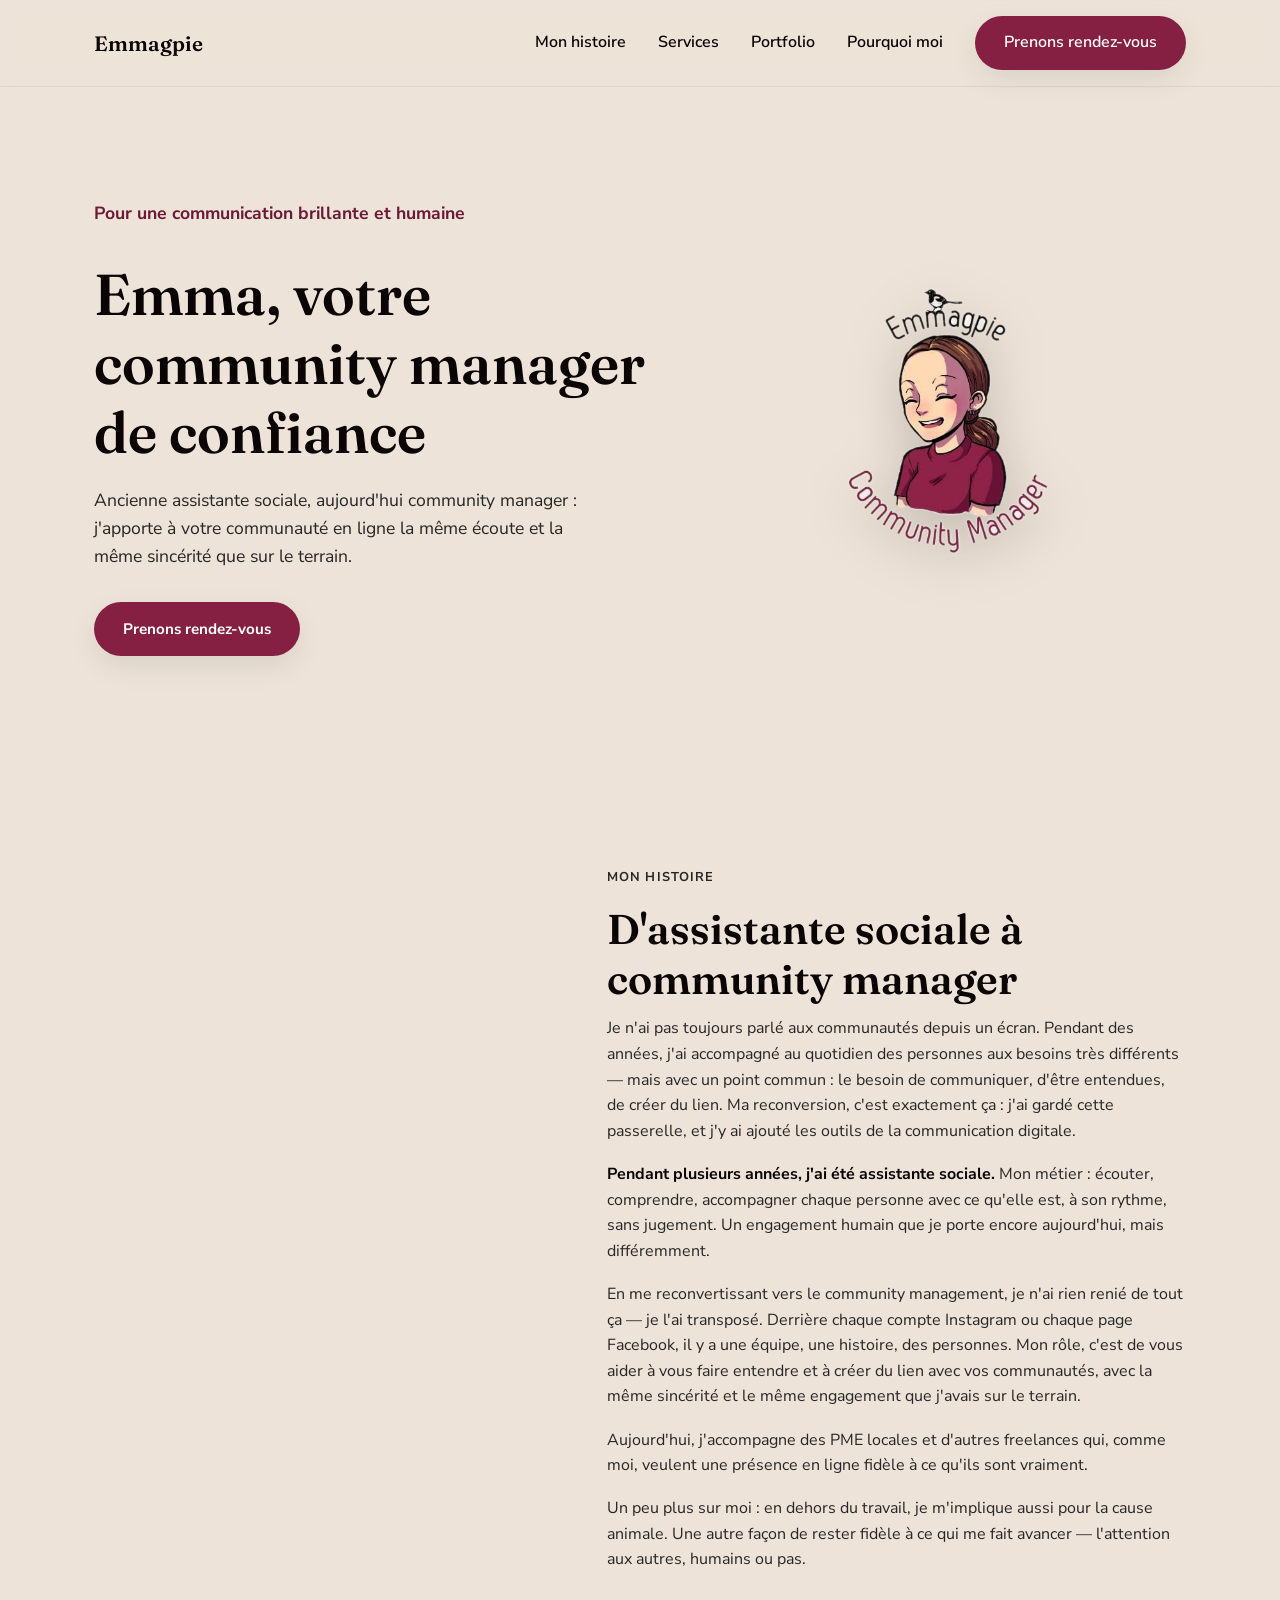
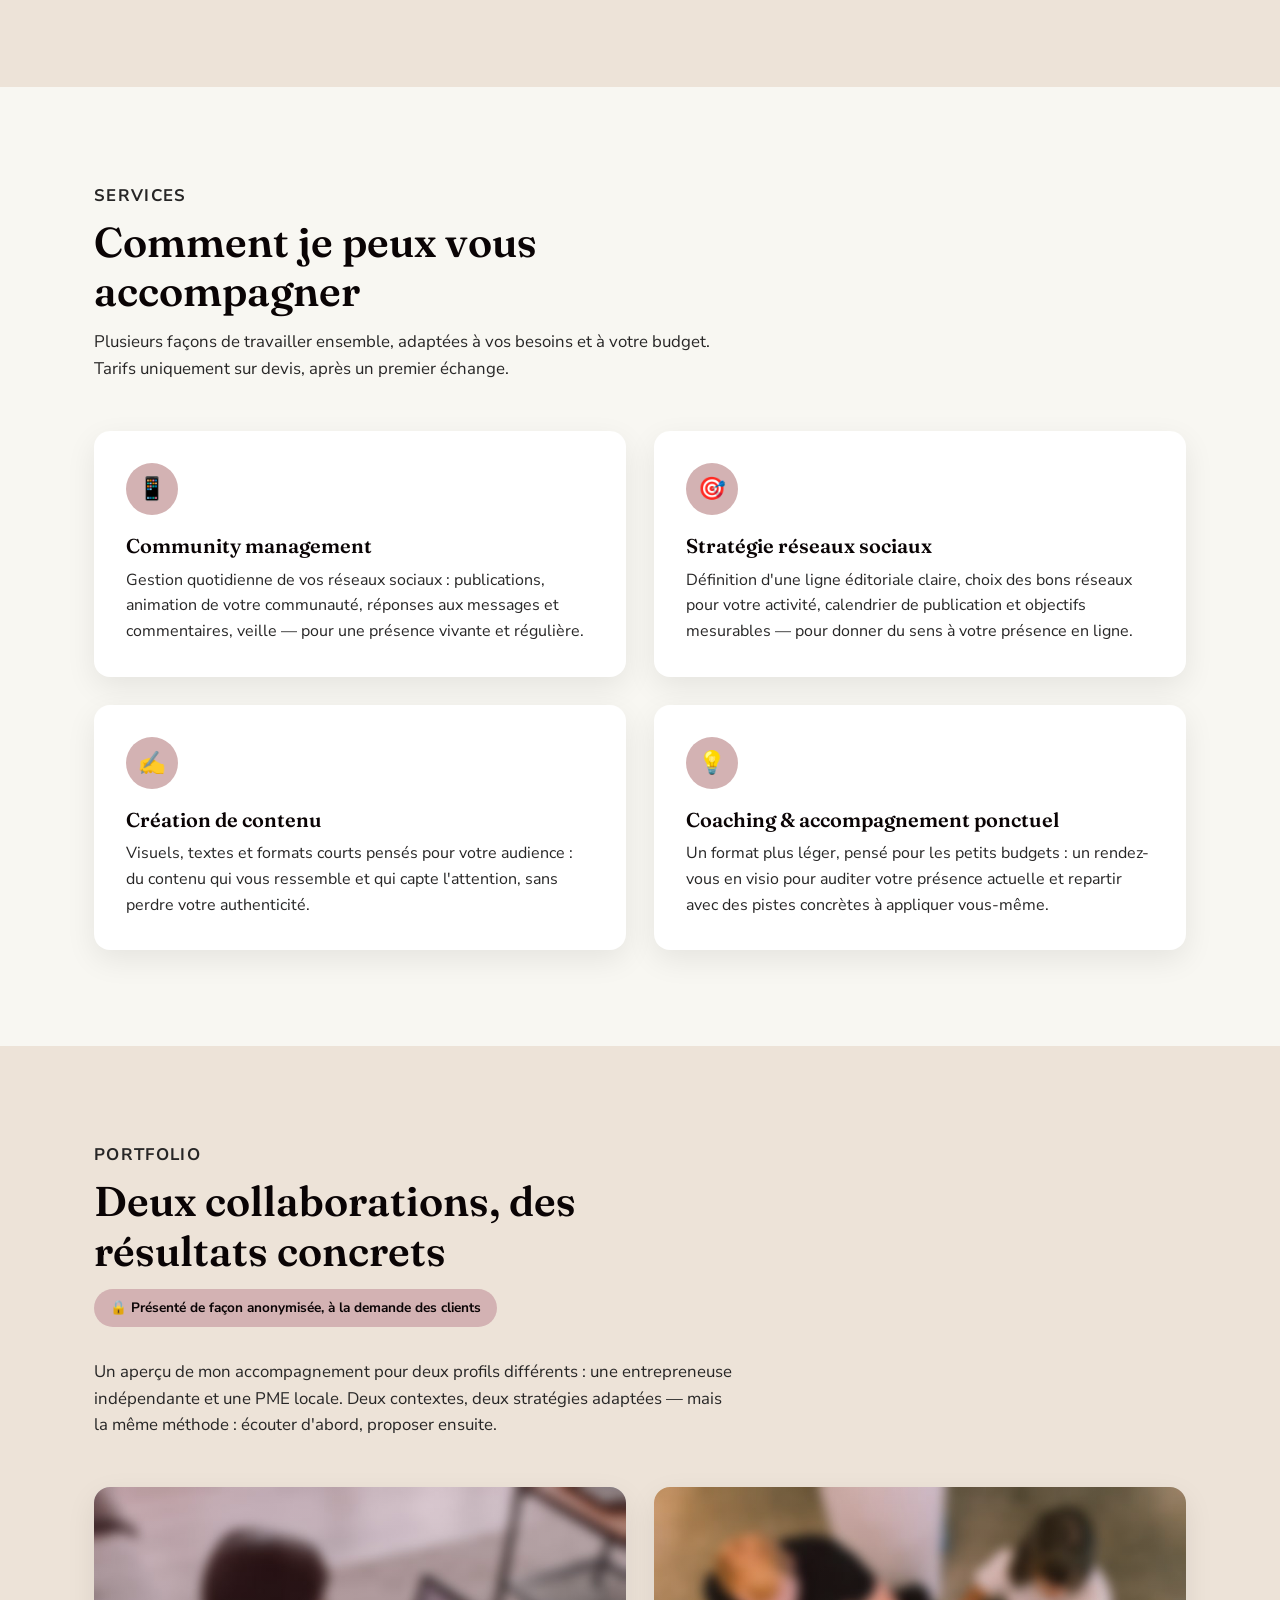
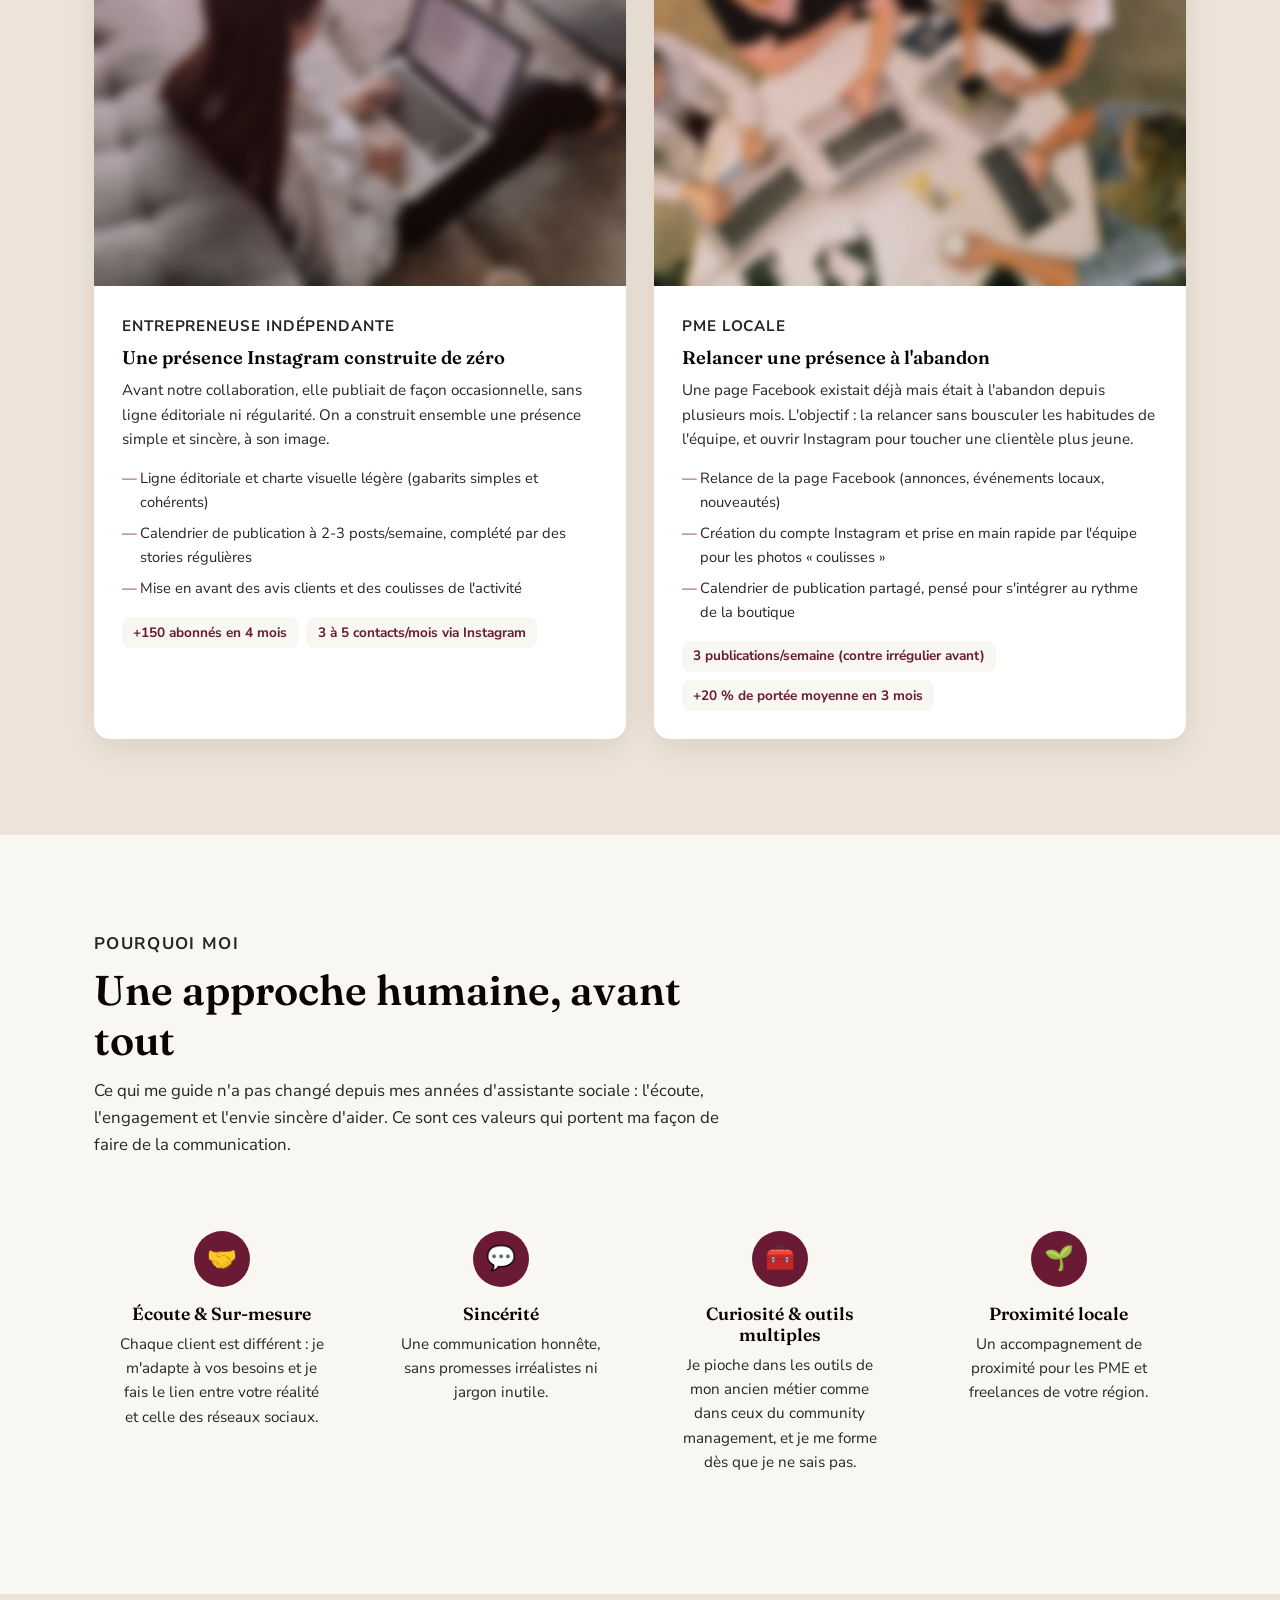
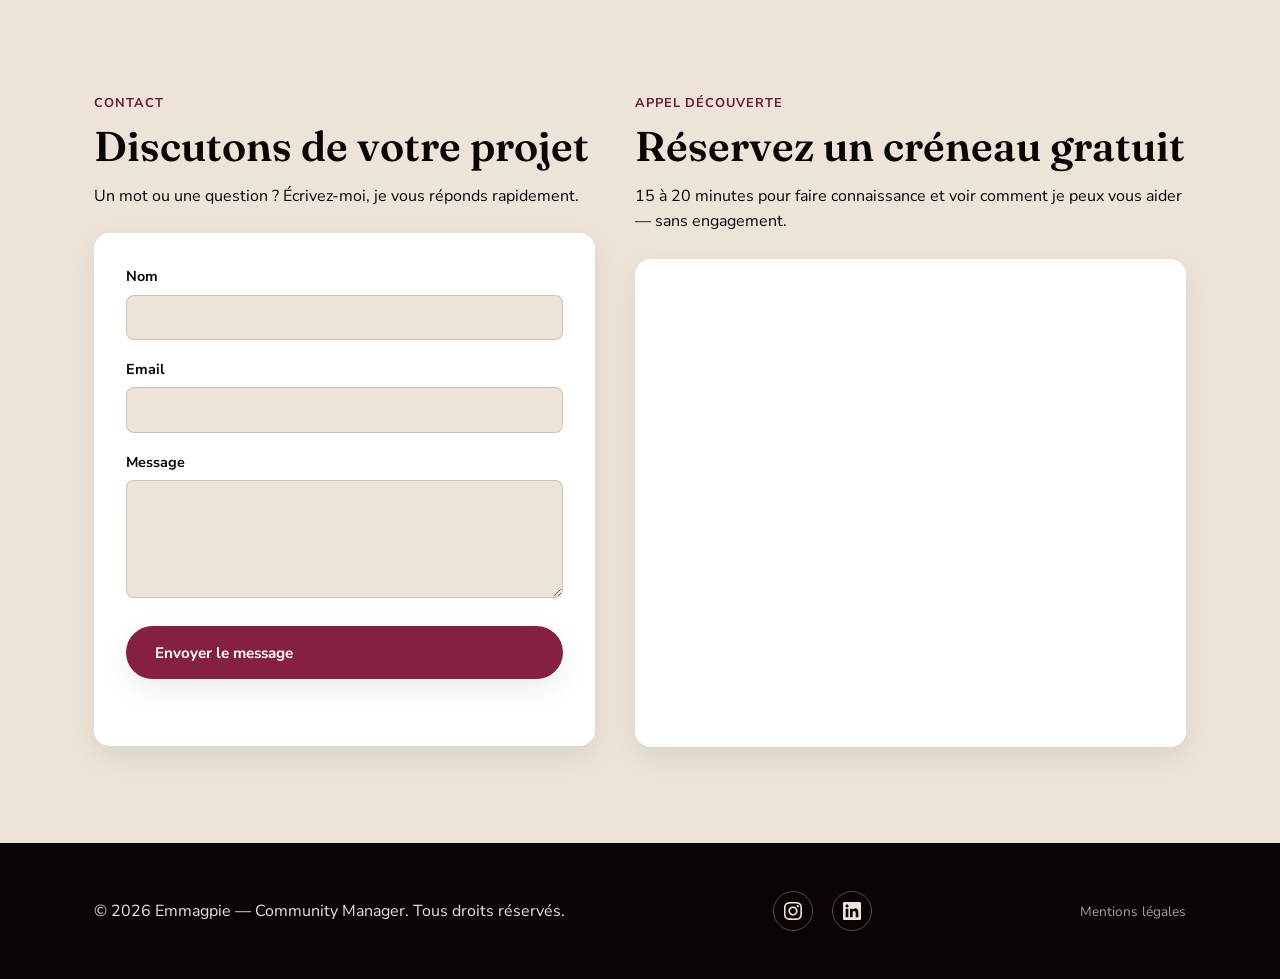
==== index.html @ 389b4b18 "Réactive le widget Calendly (iframe), en attente du vrai lien" ====
<!DOCTYPE html>
<html lang="fr">
<head>
<meta charset="UTF-8" />
<meta name="viewport" content="width=device-width, initial-scale=1.0" />
<title>Emmagpie — Community Manager | Pour une communication brillante et humaine</title>
<meta name="description" content="Emmagpie, community manager freelance, ancienne assistante sociale en reconversion. Accompagnement humain et sur-mesure pour PME locales et freelances." />

<!-- Oiseau extrait du logo Emmagpie (fichier de test, voir README) -->
<link rel="icon" href="assets/images/logo/favicon-32.png" type="image/png" />
<link rel="apple-touch-icon" href="assets/images/logo/favicon-180.png" />

<link rel="preconnect" href="https://fonts.googleapis.com" />
<link rel="preconnect" href="https://fonts.gstatic.com" crossorigin />
<link href="https://fonts.googleapis.com/css2?family=Fraunces:opsz,wght@9..144,500;9..144,600;9..144,700&family=Nunito+Sans:wght@400;600;700;800&display=swap" rel="stylesheet" />

<link rel="stylesheet" href="css/reset.css" />
<link rel="stylesheet" href="css/variables.css" />
<link rel="stylesheet" href="css/style.css" />
</head>
<body>

<header class="site-header">
  <div class="container">
    <a href="#hero" class="logo">
      <!-- TODO: remplacer par le vrai logo -->
      <img src="assets/images/logo/logo.svg" alt="Logo Emmagpie Community Manager" onerror="this.style.display='none'" />
      <span>Emmagpie</span>
    </a>

    <button class="nav-toggle" aria-label="Ouvrir le menu" aria-expanded="false" aria-controls="main-nav">
      <span></span>
    </button>

    <nav class="main-nav" id="main-nav">
      <a href="#histoire">Mon histoire</a>
      <a href="#services">Services</a>
      <a href="#portfolio">Portfolio</a>
      <a href="#pourquoi-moi">Pourquoi moi</a>
      <a href="#contact" class="btn btn-primary">Prenons rendez-vous</a>
    </nav>
  </div>
</header>

<main>

  <!-- ============ HERO ============ -->
  <section class="hero" id="hero">
    <div class="container">
      <div class="hero-content reveal">
        <p class="tagline">Pour une communication brillante et humaine</p>
        <h1>Emma, votre community manager de confiance</h1>
        <p>
          Ancienne assistante sociale, aujourd'hui community manager :
          j'apporte à votre communauté en ligne la même écoute et la
          même sincérité que sur le terrain.
        </p>
        <a href="#contact" class="btn btn-primary">Prenons rendez-vous</a>
      </div>
      <div class="hero-visual reveal">
        <!-- Logo test (fichier non définitif, voir credits/README) : à remplacer
             dès qu'un export propre (SVG/PNG transparent) sera fourni. -->
        <img class="hero-logo" src="assets/images/logo/logo-badge.png" alt="Logo Emmagpie, community manager" />
      </div>
    </div>
  </section>

  <!-- ============ MON HISTOIRE ============ -->
  <section class="histoire" id="histoire">
    <div class="container">
      <div class="histoire-visual reveal">
        <!-- TODO: photo portrait -->
        <img src="assets/images/hero/portrait.jpg" alt="" onerror="this.style.display='none'" />
      </div>
      <div class="histoire-text reveal">
        <p class="eyebrow">Mon histoire</p>
        <h2>D'assistante sociale à community manager</h2>
        <p>
          Je n'ai pas toujours parlé aux communautés depuis un écran.
          Pendant des années, j'ai accompagné au quotidien des personnes
          aux besoins très différents — mais avec un point commun : le
          besoin de communiquer, d'être entendues, de créer du lien. Ma
          reconversion, c'est exactement ça : j'ai gardé cette
          passerelle, et j'y ai ajouté les outils de la communication
          digitale.
        </p>
        <p>
          <strong>Pendant plusieurs années, j'ai été assistante sociale.</strong>
          Mon métier : écouter, comprendre, accompagner chaque personne
          avec ce qu'elle est, à son rythme, sans jugement. Un
          engagement humain que je porte encore aujourd'hui, mais
          différemment.
        </p>
        <p>
          En me reconvertissant vers le community management, je n'ai
          rien renié de tout ça — je l'ai transposé. Derrière chaque
          compte Instagram ou chaque page Facebook, il y a une équipe,
          une histoire, des personnes. Mon rôle, c'est de vous aider à
          vous faire entendre et à créer du lien avec vos communautés,
          avec la même sincérité et le même engagement que j'avais sur
          le terrain.
        </p>
        <p>
          Aujourd'hui, j'accompagne des PME locales et d'autres
          freelances qui, comme moi, veulent une présence en ligne
          fidèle à ce qu'ils sont vraiment.
        </p>
        <p>
          Un peu plus sur moi : en dehors du travail, je m'implique
          aussi pour la cause animale. Une autre façon de rester fidèle
          à ce qui me fait avancer — l'attention aux autres, humains ou
          pas.
        </p>
      </div>
    </div>
  </section>

  <!-- ============ SERVICES ============ -->
  <section class="services section-alt" id="services">
    <div class="container">
      <div class="section-intro reveal">
        <p class="eyebrow">Services</p>
        <h2>Comment je peux vous accompagner</h2>
        <p>
          Plusieurs façons de travailler ensemble, adaptées à vos
          besoins et à votre budget. Tarifs uniquement sur devis, après
          un premier échange.
        </p>
      </div>

      <div class="services-grid">
        <article class="service-card reveal">
          <div class="icon" aria-hidden="true">📱</div>
          <h3>Community management</h3>
          <!-- TODO: description détaillée à valider -->
          <p>
            Gestion quotidienne de vos réseaux sociaux : publications,
            animation de votre communauté, réponses aux messages et
            commentaires, veille — pour une présence vivante et
            régulière.
          </p>
        </article>

        <article class="service-card reveal">
          <div class="icon" aria-hidden="true">🎯</div>
          <h3>Stratégie réseaux sociaux</h3>
          <!-- TODO: description détaillée à valider -->
          <p>
            Définition d'une ligne éditoriale claire, choix des bons
            réseaux pour votre activité, calendrier de publication et
            objectifs mesurables — pour donner du sens à votre présence
            en ligne.
          </p>
        </article>

        <article class="service-card reveal">
          <div class="icon" aria-hidden="true">✍️</div>
          <h3>Création de contenu</h3>
          <!-- TODO: description détaillée à valider -->
          <p>
            Visuels, textes et formats courts pensés pour votre
            audience : du contenu qui vous ressemble et qui capte
            l'attention, sans perdre votre authenticité.
          </p>
        </article>

        <article class="service-card reveal">
          <div class="icon" aria-hidden="true">💡</div>
          <h3>Coaching &amp; accompagnement ponctuel</h3>
          <p>
            Un format plus léger, pensé pour les petits budgets : un
            rendez-vous en visio pour auditer votre présence actuelle
            et repartir avec des pistes concrètes à appliquer
            vous-même.
          </p>
        </article>
      </div>
    </div>
  </section>

  <!-- ============ PORTFOLIO ============ -->
  <section class="portfolio" id="portfolio">
    <div class="container">
      <div class="section-intro reveal">
        <p class="eyebrow">Portfolio</p>
        <h2>Deux collaborations, des résultats concrets</h2>
        <span class="portfolio-note">🔒 Présenté de façon anonymisée, à la demande des clients</span>
        <p>
          <!-- TODO (brouillon à valider) : cas fictifs/anonymisés en attendant les vrais visuels et chiffres -->
          Un aperçu de mon accompagnement pour deux profils différents :
          une entrepreneuse indépendante et une PME locale. Deux
          contextes, deux stratégies adaptées — mais la même méthode :
          écouter d'abord, proposer ensuite.
        </p>
      </div>

      <div class="portfolio-grid">
        <article class="portfolio-item reveal">
          <div class="portfolio-visual" style="background-image: url('assets/images/portfolio/entrepreneuse-independante.jpg')" aria-hidden="true"></div>
          <div class="caption">
            <p class="client-type">Entrepreneuse indépendante</p>
            <h3>Une présence Instagram construite de zéro</h3>
            <p>
              Avant notre collaboration, elle publiait de façon occasionnelle,
              sans ligne éditoriale ni régularité. On a construit ensemble une
              présence simple et sincère, à son image.
            </p>
            <ul class="client-actions">
              <li>Ligne éditoriale et charte visuelle légère (gabarits simples et cohérents)</li>
              <li>Calendrier de publication à 2-3 posts/semaine, complété par des stories régulières</li>
              <li>Mise en avant des avis clients et des coulisses de l'activité</li>
            </ul>
            <div class="portfolio-stats">
              <span>+150 abonnés en 4 mois</span>
              <span>3 à 5 contacts/mois via Instagram</span>
            </div>
          </div>
        </article>

        <article class="portfolio-item reveal">
          <div class="portfolio-visual" style="background-image: url('assets/images/portfolio/pme-locale.jpg')" aria-hidden="true"></div>
          <div class="caption">
            <p class="client-type">PME locale</p>
            <h3>Relancer une présence à l'abandon</h3>
            <p>
              Une page Facebook existait déjà mais était à l'abandon depuis
              plusieurs mois. L'objectif : la relancer sans bousculer les
              habitudes de l'équipe, et ouvrir Instagram pour toucher une
              clientèle plus jeune.
            </p>
            <ul class="client-actions">
              <li>Relance de la page Facebook (annonces, événements locaux, nouveautés)</li>
              <li>Création du compte Instagram et prise en main rapide par l'équipe pour les photos « coulisses »</li>
              <li>Calendrier de publication partagé, pensé pour s'intégrer au rythme de la boutique</li>
            </ul>
            <div class="portfolio-stats">
              <span>3 publications/semaine (contre irrégulier avant)</span>
              <span>+20 % de portée moyenne en 3 mois</span>
            </div>
          </div>
        </article>
      </div>
    </div>
  </section>

  <!-- ============ POURQUOI MOI ============ -->
  <section class="pourquoi-moi section-alt" id="pourquoi-moi">
    <div class="container">
      <div class="section-intro reveal">
        <p class="eyebrow">Pourquoi moi</p>
        <h2>Une approche humaine, avant tout</h2>
        <p>
          Ce qui me guide n'a pas changé depuis mes années d'assistante
          sociale : l'écoute, l'engagement et l'envie sincère d'aider.
          Ce sont ces valeurs qui portent ma façon de faire de la
          communication.
        </p>
      </div>

      <div class="valeurs-grid">
        <div class="valeur-item reveal">
          <div class="icon" aria-hidden="true">🤝</div>
          <h3>Écoute &amp; Sur-mesure</h3>
          <p>Chaque client est différent : je m'adapte à vos besoins et je fais le lien entre votre réalité et celle des réseaux sociaux.</p>
        </div>
        <div class="valeur-item reveal">
          <div class="icon" aria-hidden="true">💬</div>
          <h3>Sincérité</h3>
          <p>Une communication honnête, sans promesses irréalistes ni jargon inutile.</p>
        </div>
        <div class="valeur-item reveal">
          <div class="icon" aria-hidden="true">🧰</div>
          <h3>Curiosité &amp; outils multiples</h3>
          <p>Je pioche dans les outils de mon ancien métier comme dans ceux du community management, et je me forme dès que je ne sais pas.</p>
        </div>
        <div class="valeur-item reveal">
          <div class="icon" aria-hidden="true">🌱</div>
          <h3>Proximité locale</h3>
          <p>Un accompagnement de proximité pour les PME et freelances de votre région.</p>
        </div>
      </div>
    </div>
  </section>

  <!-- ============ CONTACT ============ -->
  <section class="contact" id="contact">
    <div class="container">
      <div class="contact-form-wrapper reveal">
        <p class="eyebrow">Contact</p>
        <h2>Discutons de votre projet</h2>
        <p class="section-intro" style="margin-bottom:1.5rem;">
          Un mot ou une question ? Écrivez-moi, je vous réponds
          rapidement.
        </p>

        <!-- Web3Forms : la clé n'est pas secrète (safe côté client), elle
             identifie juste où envoyer les messages (emmagpie.cm@gmail.com). -->
        <form class="contact-form" id="contact-form" action="https://api.web3forms.com/submit" method="POST">
          <input type="hidden" name="access_key" value="51bea57b-a4cf-4180-8a3f-c45c8f2b5e2f" />
          <input type="hidden" name="subject" value="Nouveau message depuis le site Emmagpie" />
          <input type="checkbox" name="botcheck" class="honeypot" tabindex="-1" autocomplete="off" />
          <div class="form-group">
            <label for="name">Nom</label>
            <input type="text" id="name" name="name" required autocomplete="name" />
          </div>
          <div class="form-group">
            <label for="email">Email</label>
            <input type="email" id="email" name="email" required autocomplete="email" />
          </div>
          <div class="form-group">
            <label for="message">Message</label>
            <textarea id="message" name="message" rows="5" required></textarea>
          </div>
          <!-- Captcha hCaptcha "zéro config" fourni par Web3Forms : pas de
               compte ni de clé à gérer -->
          <div class="h-captcha" data-captcha="true"></div>
          <button type="submit" class="btn btn-primary">Envoyer le message</button>
          <p class="form-status" id="form-status" role="status" aria-live="polite"></p>
        </form>
      </div>

      <div class="calendly-embed reveal">
        <p class="eyebrow">Appel découverte</p>
        <h2>Réservez un créneau gratuit</h2>
        <p class="section-intro" style="margin-bottom:1.5rem;">
          15 à 20 minutes pour faire connaissance et voir comment je
          peux vous aider — sans engagement.
        </p>
        <!-- TODO: remplacer VOTRE-LIEN par le vrai lien Calendly -->
        <div class="calendly-wrapper">
          <iframe
            src="https://calendly.com/VOTRE-LIEN/appel-decouverte"
            title="Prendre rendez-vous pour un appel découverte"
            loading="lazy"
          ></iframe>
        </div>
      </div>
    </div>
  </section>

</main>

<footer class="site-footer">
  <div class="container">
    <p>&copy; <span id="year"></span> Emmagpie — Community Manager. Tous droits réservés.</p>

    <!-- TODO: URL réelle Instagram -->
    <div class="footer-social">
      <a href="#" aria-label="Instagram">
        <svg viewBox="0 0 24 24" width="18" height="18" fill="currentColor" aria-hidden="true"><path d="M12 0C8.74 0 8.333.014 7.053.072 5.775.132 4.905.333 4.14.63c-.789.306-1.459.717-2.126 1.384S.935 3.35.63 4.14C.333 4.905.131 5.775.072 7.053.014 8.333 0 8.74 0 12s.014 3.667.072 4.947c.06 1.277.261 2.148.558 2.913.306.788.717 1.459 1.384 2.126.667.666 1.336 1.079 2.126 1.384.766.296 1.636.499 2.913.558C8.333 23.986 8.74 24 12 24s3.667-.014 4.947-.072c1.277-.06 2.148-.262 2.913-.558.788-.306 1.459-.718 2.126-1.384.666-.667 1.079-1.335 1.384-2.126.296-.765.499-1.636.558-2.913.06-1.28.072-1.687.072-4.947s-.014-3.667-.072-4.947c-.06-1.277-.262-2.149-.558-2.913-.306-.789-.718-1.459-1.384-2.126C21.319 1.347 20.651.935 19.86.63c-.765-.297-1.636-.499-2.913-.558C15.667.014 15.26 0 12 0zm0 2.16c3.203 0 3.585.016 4.85.071 1.17.055 1.805.249 2.227.415.562.217.96.477 1.382.896.419.42.679.819.896 1.381.164.422.36 1.057.413 2.227.057 1.266.07 1.646.07 4.85s-.015 3.585-.074 4.85c-.061 1.17-.256 1.805-.421 2.227-.224.562-.479.96-.899 1.382-.419.419-.824.679-1.38.896-.42.164-1.065.36-2.235.413-1.274.057-1.649.07-4.859.07-3.211 0-3.586-.015-4.859-.074-1.171-.061-1.816-.256-2.236-.421-.569-.224-.96-.479-1.379-.899-.421-.419-.69-.824-.9-1.38-.165-.42-.359-1.065-.42-2.235-.045-1.26-.061-1.649-.061-4.844 0-3.196.016-3.586.061-4.861.061-1.17.255-1.814.42-2.234.21-.57.479-.96.9-1.381.419-.419.81-.689 1.379-.898.42-.166 1.051-.361 2.221-.421 1.275-.045 1.65-.06 4.859-.06l.045.03zm0 3.678c-3.405 0-6.162 2.76-6.162 6.162 0 3.405 2.76 6.162 6.162 6.162 3.405 0 6.162-2.76 6.162-6.162 0-3.405-2.76-6.162-6.162-6.162zM12 16c-2.21 0-4-1.79-4-4s1.79-4 4-4 4 1.79 4 4-1.79 4-4 4zm7.846-10.405c0 .795-.646 1.44-1.44 1.44-.795 0-1.44-.646-1.44-1.44 0-.794.646-1.439 1.44-1.439.793-.001 1.44.645 1.44 1.439z"/></svg>
      </a>
      <a href="https://www.linkedin.com/in/emmagpie/" aria-label="LinkedIn" target="_blank" rel="noopener">
        <svg viewBox="0 0 24 24" width="18" height="18" fill="currentColor" aria-hidden="true"><path d="M20.447 20.452h-3.554v-5.569c0-1.328-.027-3.037-1.852-3.037-1.853 0-2.136 1.445-2.136 2.939v5.667H9.351V9h3.414v1.561h.046c.477-.9 1.637-1.85 3.37-1.85 3.601 0 4.267 2.37 4.267 5.455v6.286zM5.337 7.433c-1.144 0-2.063-.926-2.063-2.065 0-1.138.92-2.063 2.063-2.063 1.14 0 2.064.925 2.064 2.063 0 1.139-.925 2.065-2.064 2.065zm1.782 13.019H3.555V9h3.564v11.452zM22.225 0H1.771C.792 0 0 .774 0 1.729v20.542C0 23.227.792 24 1.771 24h20.451C23.2 24 24 23.227 24 22.271V1.729C24 .774 23.2 0 22.222 0h.003z"/></svg>
      </a>
    </div>

    <div class="footer-legal">
      <a href="legal/mentions-legales.html">Mentions légales</a>
    </div>
  </div>
</footer>

<script src="js/main.js"></script>
<script src="https://web3forms.com/client/script.js" async defer></script>
</body>
</html>
---- css/variables.css ----
/* Palette officielle "Emmagpie" (fournie par la cliente sur Canva) :
   bordeaux #862043, crème #ede3d8, blanc cassé #f8f7f2,
   anthracite #272626, quasi-noir #0a0405.
   --color-primary-dark et --color-accent sont des teintes dérivées du
   bordeaux (pas de nouvelle couleur hors palette) pour les états hover
   et les fonds décoratifs clairs. */
:root {
  --color-bg: #ede3d8;
  --color-bg-alt: #f8f7f2;
  --color-text: #0a0405;
  --color-text-soft: #272626;
  --color-primary: #862043;
  --color-primary-dark: #6b1a36;
  --color-secondary: #6b1a36;
  --color-accent: #d3b2b3;
  --color-white: #ffffff;

  --font-heading: "Fraunces", serif;
  --font-body: "Nunito Sans", sans-serif;

  --radius: 1rem;
  --radius-sm: 0.5rem;
  --shadow: 0 10px 30px rgba(10, 4, 5, 0.08);

  --container-width: 1140px;
  --section-padding: clamp(3rem, 8vw, 6rem);
}
---- css/style.css ----
/* ==========================================================
   Base
   ========================================================== */
body {
  font-family: var(--font-body);
  color: var(--color-text);
  background: var(--color-bg);
}

h1,
h2,
h3 {
  font-family: var(--font-heading);
  font-weight: 600;
  line-height: 1.2;
  color: var(--color-text);
}

h2 {
  font-size: clamp(1.9rem, 4vw, 2.6rem);
  margin-bottom: 0.75rem;
}

.section-intro {
  max-width: 640px;
  margin-bottom: 3rem;
}

.section-intro p {
  color: var(--color-text-soft);
  font-size: 1.05rem;
}

.eyebrow {
  display: inline-block;
  font-family: var(--font-body);
  font-weight: 700;
  letter-spacing: 0.08em;
  text-transform: uppercase;
  font-size: 0.8rem;
  color: var(--color-primary-dark);
  margin-bottom: 0.5rem;
}

.container {
  width: 100%;
  max-width: var(--container-width);
  margin-inline: auto;
  padding-inline: 1.5rem;
}

section {
  padding-block: var(--section-padding);
}

.section-alt {
  background: var(--color-bg-alt);
}

.btn {
  display: inline-flex;
  align-items: center;
  gap: 0.5rem;
  padding: 0.9rem 1.8rem;
  border-radius: 999px;
  font-weight: 700;
  font-size: 0.95rem;
  transition: transform 0.2s ease, box-shadow 0.2s ease, background 0.2s ease;
}

.btn-primary {
  background: var(--color-primary);
  color: var(--color-white);
  box-shadow: var(--shadow);
}

.btn-primary:hover {
  background: var(--color-primary-dark);
  transform: translateY(-2px);
}

.btn-outline {
  background: transparent;
  color: var(--color-primary-dark);
  border: 2px solid var(--color-primary);
}

.btn-outline:hover {
  background: var(--color-primary);
  color: var(--color-white);
}

/* reveal-on-scroll, activated by main.js */
.reveal {
  opacity: 0;
  transform: translateY(24px);
  transition: opacity 0.7s ease, transform 0.7s ease;
}

.reveal.is-visible {
  opacity: 1;
  transform: translateY(0);
}

/* ==========================================================
   Header
   ========================================================== */
.site-header {
  position: sticky;
  top: 0;
  z-index: 100;
  background: var(--color-bg);
  border-bottom: 1px solid rgba(10, 4, 5, 0.06);
}

/* backdrop-filter est réservé au desktop : sur un ancêtre, il crée un
   containing block CSS qui casserait le `position: fixed` du menu mobile
   (le menu se retrouverait positionné par rapport au header, pas au viewport) */
@media (min-width: 900px) {
  .site-header {
    background: rgba(237, 227, 216, 0.9);
    backdrop-filter: blur(8px);
  }
}

.site-header .container {
  display: flex;
  align-items: center;
  justify-content: space-between;
  padding-block: 1rem;
}

.logo {
  display: flex;
  align-items: center;
  gap: 0.6rem;
  font-family: var(--font-heading);
  font-size: 1.3rem;
  font-weight: 600;
}

.logo img {
  height: 40px;
  width: auto;
}

.nav-toggle {
  display: block;
  width: 44px;
  height: 44px;
  position: relative;
  z-index: 110;
}

.nav-toggle span,
.nav-toggle::before,
.nav-toggle::after {
  content: "";
  position: absolute;
  left: 10px;
  right: 10px;
  height: 2px;
  background: var(--color-text);
  transition: transform 0.25s ease, opacity 0.25s ease;
}

.nav-toggle::before {
  top: 15px;
}

.nav-toggle span {
  top: 21px;
}

.nav-toggle::after {
  top: 27px;
}

.nav-toggle[aria-expanded="true"]::before {
  transform: translateY(6px) rotate(45deg);
}

.nav-toggle[aria-expanded="true"]::after {
  transform: translateY(-6px) rotate(-45deg);
}

.nav-toggle[aria-expanded="true"] span {
  opacity: 0;
}

.main-nav {
  position: fixed;
  inset: 0 0 0 30%;
  background: var(--color-white);
  display: flex;
  flex-direction: column;
  justify-content: center;
  gap: 1.5rem;
  padding: 2rem;
  transform: translateX(100%);
  transition: transform 0.3s ease;
  z-index: 105;
}

.main-nav.is-open {
  transform: translateX(0);
}

.main-nav a {
  font-family: var(--font-heading);
  font-size: 1.4rem;
}

.main-nav .btn {
  align-self: flex-start;
}

@media (min-width: 900px) {
  .nav-toggle {
    display: none;
  }

  .main-nav {
    position: static;
    flex-direction: row;
    align-items: center;
    background: none;
    padding: 0;
    transform: none;
    gap: 2rem;
  }

  .main-nav a {
    font-family: var(--font-body);
    font-size: 1rem;
    font-weight: 600;
  }
}

/* ==========================================================
   Hero
   ========================================================== */
.hero {
  padding-block: clamp(3rem, 10vw, 7rem);
}

.hero .container {
  display: grid;
  gap: 2.5rem;
  align-items: center;
}

.hero-content h1 {
  font-size: clamp(2.3rem, 6vw, 3.6rem);
  margin-bottom: 1.2rem;
}

.hero-content .tagline {
  color: var(--color-primary-dark);
  font-weight: 700;
}

.hero-content p {
  color: var(--color-text-soft);
  font-size: 1.1rem;
  margin-bottom: 2rem;
  max-width: 46ch;
}

.hero-visual img {
  border-radius: var(--radius);
  box-shadow: var(--shadow);
}

/* Le badge logo est sur fond transparent : pas de carte/ombre rectangulaire,
   juste une ombre portée douce qui suit la forme du dessin. */
.hero-visual .hero-logo {
  max-width: 320px;
  width: 100%;
  margin-inline: auto;
  border-radius: 0;
  box-shadow: none;
  filter: drop-shadow(0 14px 26px rgba(10, 4, 5, 0.18));
}

@media (min-width: 900px) {
  .hero .container {
    grid-template-columns: 1.1fr 0.9fr;
  }
}

/* ==========================================================
   Mon histoire
   ========================================================== */
.histoire .container {
  display: grid;
  gap: 2.5rem;
  align-items: center;
}

.histoire-visual img {
  border-radius: var(--radius);
  box-shadow: var(--shadow);
}

.histoire-text p {
  margin-bottom: 1.1rem;
  color: var(--color-text-soft);
}

.histoire-text p strong {
  color: var(--color-text);
}

@media (min-width: 900px) {
  .histoire .container {
    grid-template-columns: 0.9fr 1.1fr;
  }
}

/* ==========================================================
   Services
   ========================================================== */
.services-grid {
  display: grid;
  gap: 1.75rem;
  grid-template-columns: 1fr;
}

@media (min-width: 640px) {
  .services-grid {
    grid-template-columns: repeat(2, 1fr);
  }
}

.service-card {
  background: var(--color-white);
  border-radius: var(--radius);
  padding: 2rem;
  box-shadow: var(--shadow);
}

.service-card .icon {
  width: 52px;
  height: 52px;
  border-radius: 50%;
  background: var(--color-accent);
  display: flex;
  align-items: center;
  justify-content: center;
  margin-bottom: 1.2rem;
  font-size: 1.4rem;
}

.service-card h3 {
  font-size: 1.25rem;
  margin-bottom: 0.6rem;
}

.service-card p {
  color: var(--color-text-soft);
}

/* ==========================================================
   Portfolio
   ========================================================== */
.portfolio-note {
  display: inline-flex;
  align-items: center;
  gap: 0.5rem;
  background: var(--color-accent);
  color: var(--color-text);
  padding: 0.5rem 1rem;
  border-radius: 999px;
  font-size: 0.85rem;
  font-weight: 700;
  margin-bottom: 2rem;
}

.portfolio-grid {
  display: grid;
  gap: 1.75rem;
  grid-template-columns: repeat(auto-fit, minmax(320px, 1fr));
}

.portfolio-item {
  background: var(--color-white);
  border-radius: var(--radius);
  overflow: hidden;
  box-shadow: var(--shadow);
}

/* Photos libres de droit (Pexels), floutées en amont (pas juste en CSS)
   pour rester cohérent avec l'anonymisation : illustratif, pas les
   vraies clientes. Voir credits.md pour les sources. Léger voile
   bordeaux pour unifier les deux photos avec la palette de marque
   (pas de badge/icône : le libellé texte sous la photo suffit). */
.portfolio-visual {
  position: relative;
  aspect-ratio: 4 / 3;
  overflow: hidden;
  background-size: cover;
  background-position: center;
  background-color: var(--color-bg-alt);
}

.portfolio-visual::after {
  content: "";
  position: absolute;
  inset: 0;
  background: linear-gradient(160deg, rgba(134, 32, 67, 0.22), rgba(10, 4, 5, 0.12));
}

.portfolio-item .caption {
  padding: 1.75rem;
}

.client-type {
  font-family: var(--font-body);
  font-weight: 700;
  font-size: 0.78rem;
  letter-spacing: 0.06em;
  text-transform: uppercase;
  color: var(--color-primary-dark);
  margin-bottom: 0.5rem;
}

.portfolio-item .caption h3 {
  font-size: 1.15rem;
  margin-bottom: 0.6rem;
}

.portfolio-item .caption p {
  color: var(--color-text-soft);
  font-size: 0.95rem;
}

.client-actions {
  list-style: none;
  display: flex;
  flex-direction: column;
  gap: 0.5rem;
  margin: 1rem 0;
  padding: 0;
}

.client-actions li {
  position: relative;
  padding-left: 1.1rem;
  color: var(--color-text-soft);
  font-size: 0.92rem;
}

.client-actions li::before {
  content: "—";
  position: absolute;
  left: 0;
  color: var(--color-primary);
}

.portfolio-stats {
  display: flex;
  flex-wrap: wrap;
  gap: 0.5rem;
  margin-top: 0.8rem;
}

.portfolio-stats span {
  background: var(--color-bg-alt);
  color: var(--color-primary-dark);
  font-weight: 700;
  font-size: 0.85rem;
  padding: 0.3rem 0.7rem;
  border-radius: var(--radius-sm);
}

/* ==========================================================
   Pourquoi moi
   ========================================================== */
.valeurs-grid {
  display: grid;
  gap: 1.5rem;
  grid-template-columns: repeat(auto-fit, minmax(220px, 1fr));
}

.valeur-item {
  text-align: center;
  padding: 1.5rem;
}

.valeur-item .icon {
  width: 56px;
  height: 56px;
  border-radius: 50%;
  background: var(--color-secondary);
  color: var(--color-white);
  display: flex;
  align-items: center;
  justify-content: center;
  margin: 0 auto 1rem;
  font-size: 1.5rem;
}

.valeur-item h3 {
  font-size: 1.1rem;
  margin-bottom: 0.5rem;
}

.valeur-item p {
  color: var(--color-text-soft);
  font-size: 0.95rem;
}

/* ==========================================================
   Contact
   ========================================================== */
.contact .container {
  display: grid;
  gap: 2.5rem;
}

.contact-form {
  background: var(--color-white);
  border-radius: var(--radius);
  padding: 2rem;
  box-shadow: var(--shadow);
  display: flex;
  flex-direction: column;
  gap: 1.1rem;
}

/* Honeypot anti-spam Web3Forms : invisible pour les humains, les bots
   simplistes le remplissent quand même et sont filtrés côté serveur. */
.honeypot {
  position: absolute;
  left: -9999px;
  width: 1px;
  height: 1px;
  opacity: 0;
}

.form-group {
  display: flex;
  flex-direction: column;
  gap: 0.4rem;
}

.form-group label {
  font-weight: 700;
  font-size: 0.9rem;
}

.form-group input,
.form-group textarea {
  padding: 0.8rem 1rem;
  border: 1px solid rgba(10, 4, 5, 0.15);
  border-radius: var(--radius-sm);
  background: var(--color-bg);
}

.form-group input:focus,
.form-group textarea:focus {
  outline: 2px solid var(--color-primary);
  outline-offset: 1px;
}

.h-captcha {
  margin-top: -0.4rem;
}

.form-status {
  font-size: 0.9rem;
  font-weight: 700;
  min-height: 1.2em;
}

.form-status[data-state="success"] {
  color: var(--color-secondary);
}

.form-status[data-state="error"] {
  color: var(--color-primary-dark);
}

.calendly-wrapper {
  background: var(--color-white);
  border-radius: var(--radius);
  box-shadow: var(--shadow);
  overflow: hidden;
  min-height: 480px;
}

.calendly-wrapper iframe {
  width: 100%;
  height: 100%;
  min-height: 480px;
  border: none;
}

@media (min-width: 1000px) {
  .contact .container {
    grid-template-columns: 1fr 1.1fr;
    align-items: stretch;
  }
}

/* ==========================================================
   Footer
   ========================================================== */
.site-footer {
  background: var(--color-text);
  color: var(--color-bg);
  padding-block: 3rem;
}

.site-footer .container {
  display: flex;
  flex-direction: column;
  gap: 1.5rem;
  align-items: center;
  text-align: center;
}

.footer-social {
  display: flex;
  gap: 1.2rem;
}

.footer-social a {
  width: 40px;
  height: 40px;
  border-radius: 50%;
  border: 1px solid rgba(237, 227, 216, 0.3);
  display: flex;
  align-items: center;
  justify-content: center;
  transition: background 0.2s ease, border-color 0.2s ease;
}

.footer-social a:hover {
  background: var(--color-primary);
  border-color: var(--color-primary);
}

.footer-legal {
  display: flex;
  gap: 1.5rem;
  font-size: 0.85rem;
  color: rgba(237, 227, 216, 0.7);
}

@media (min-width: 700px) {
  .site-footer .container {
    flex-direction: row;
    justify-content: space-between;
    text-align: left;
  }
}
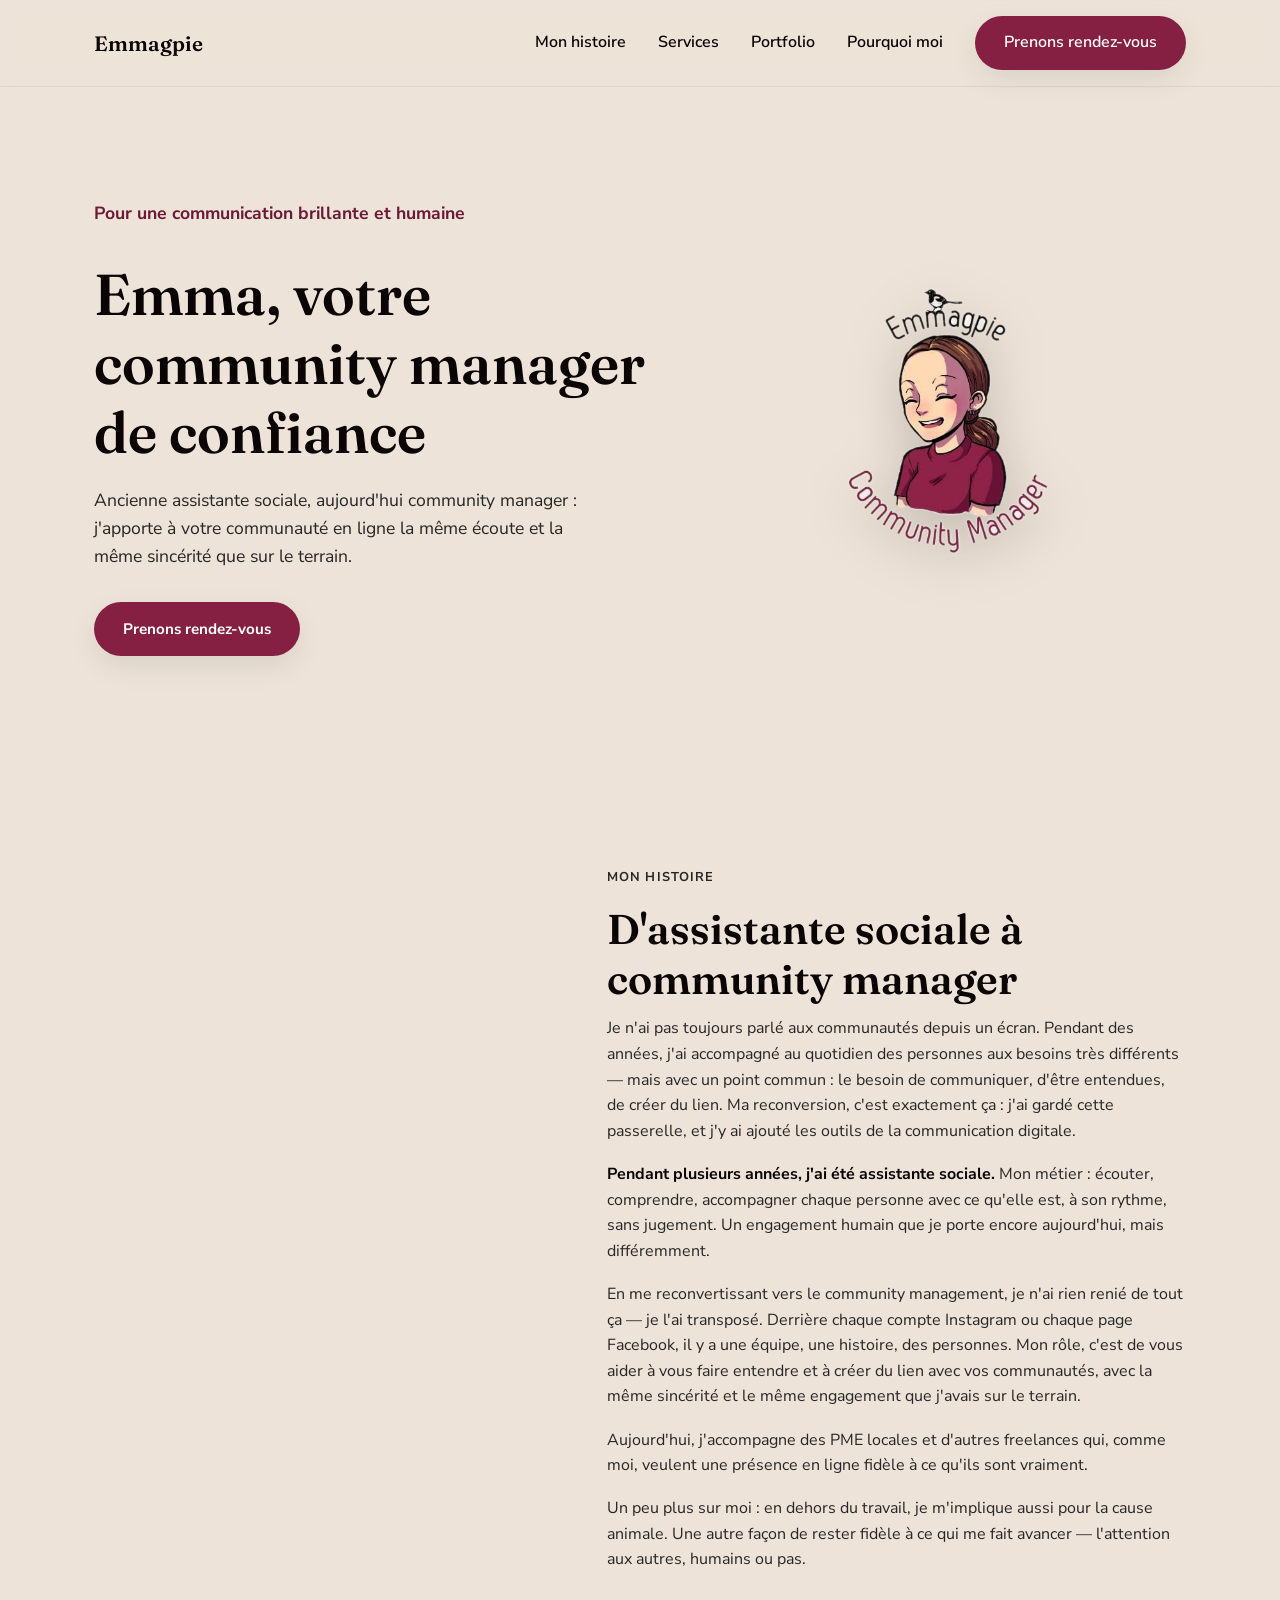
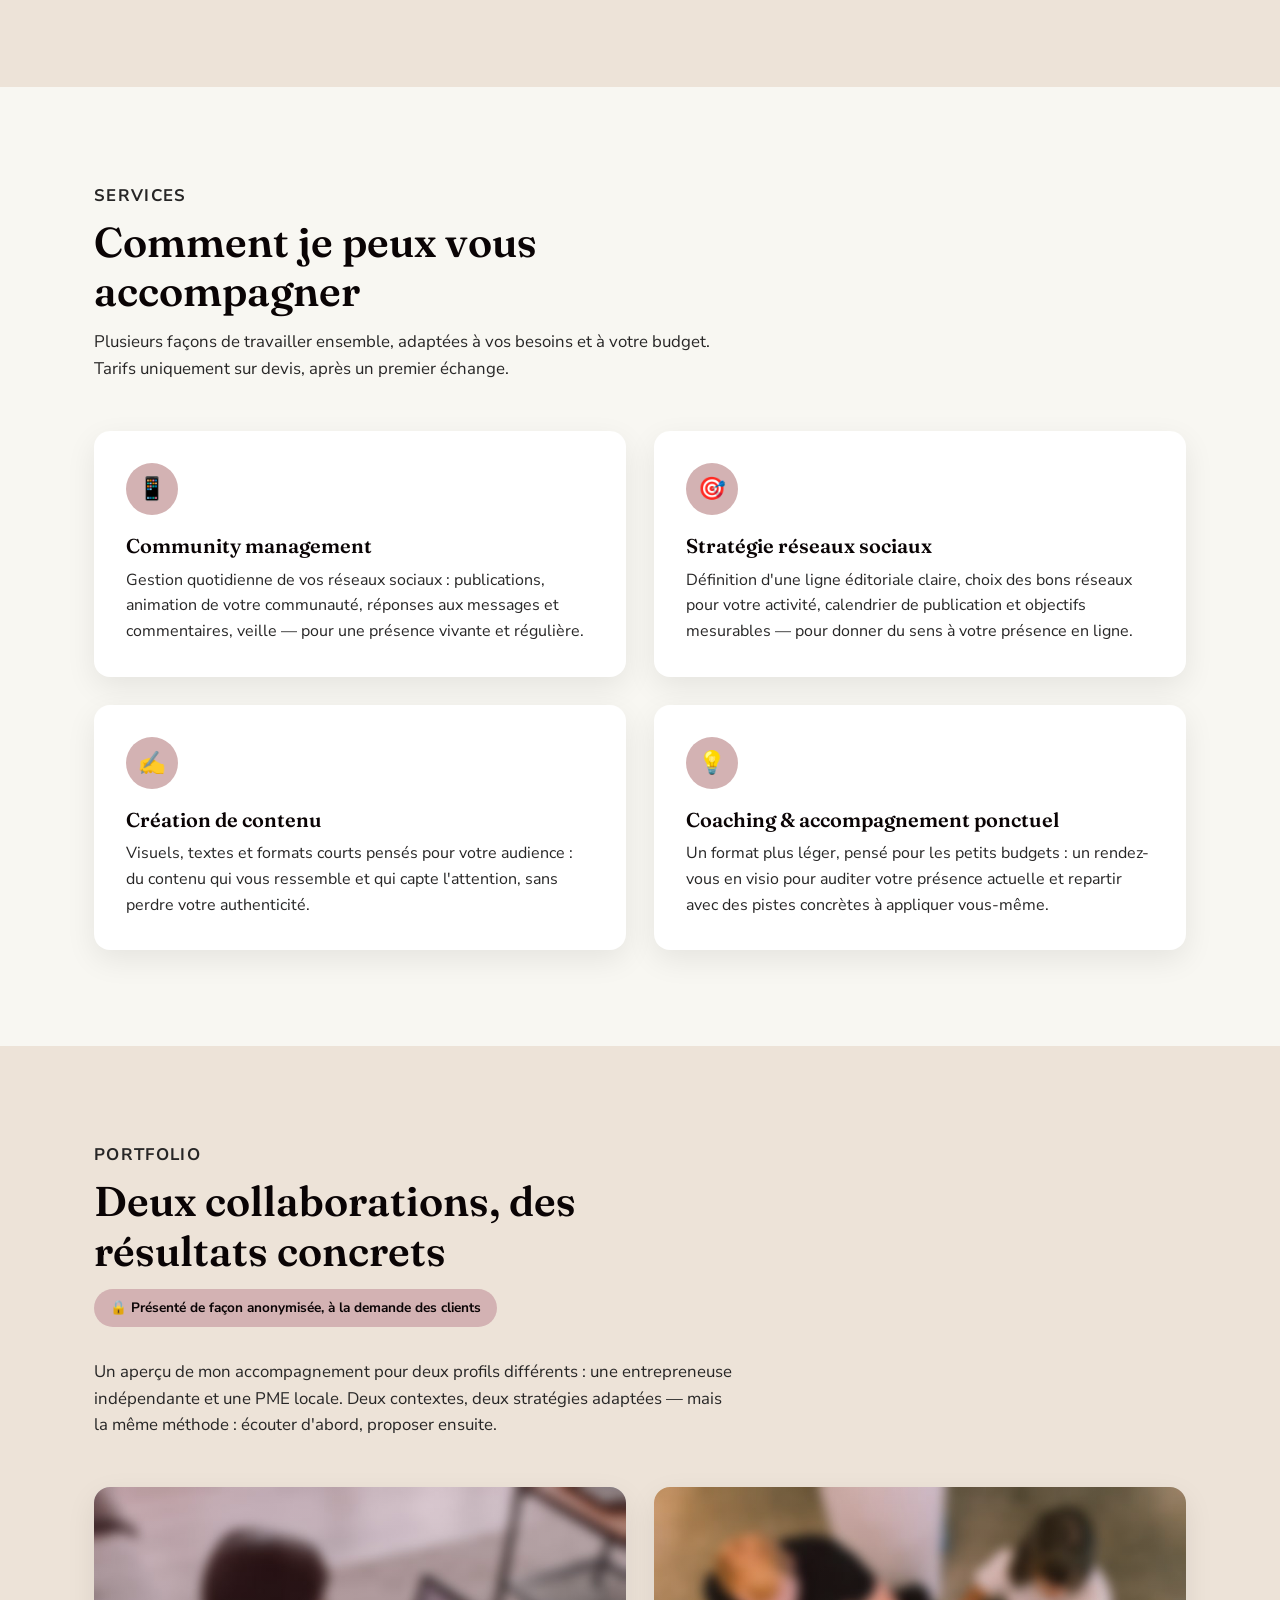
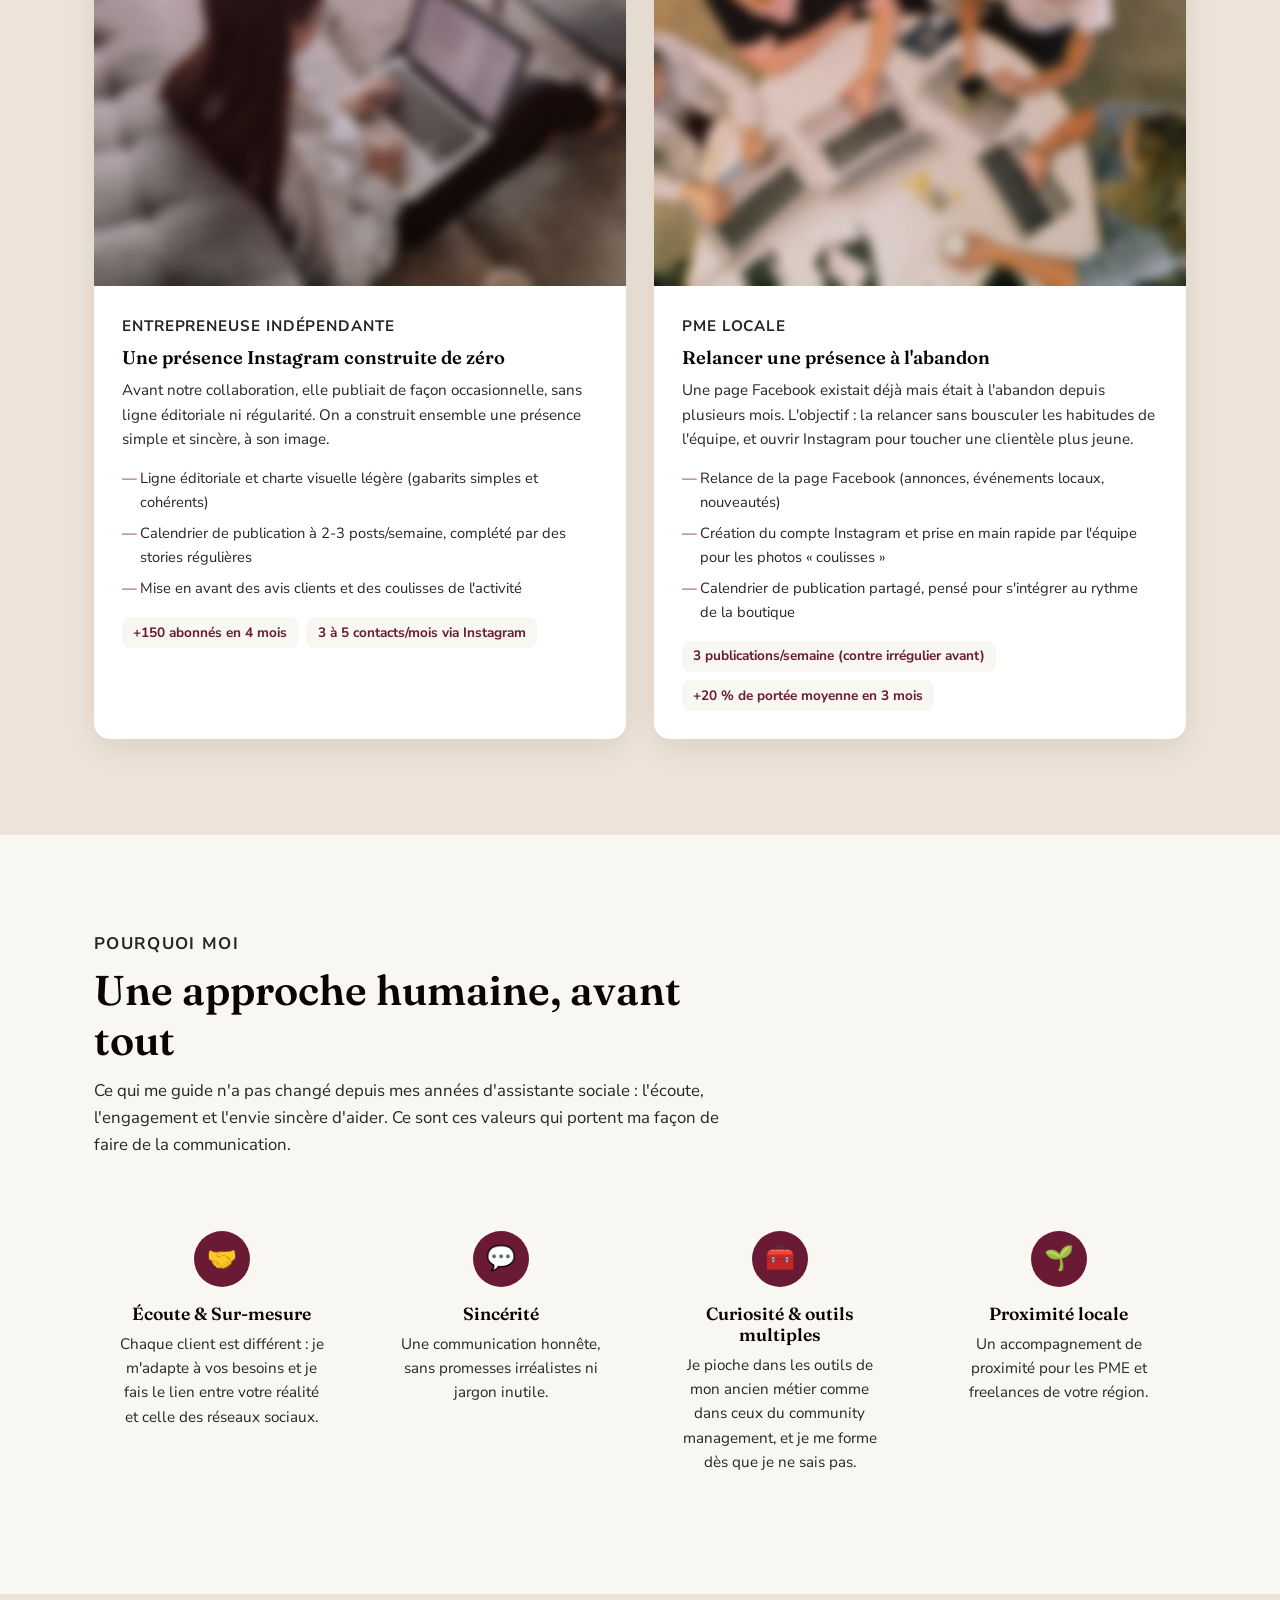
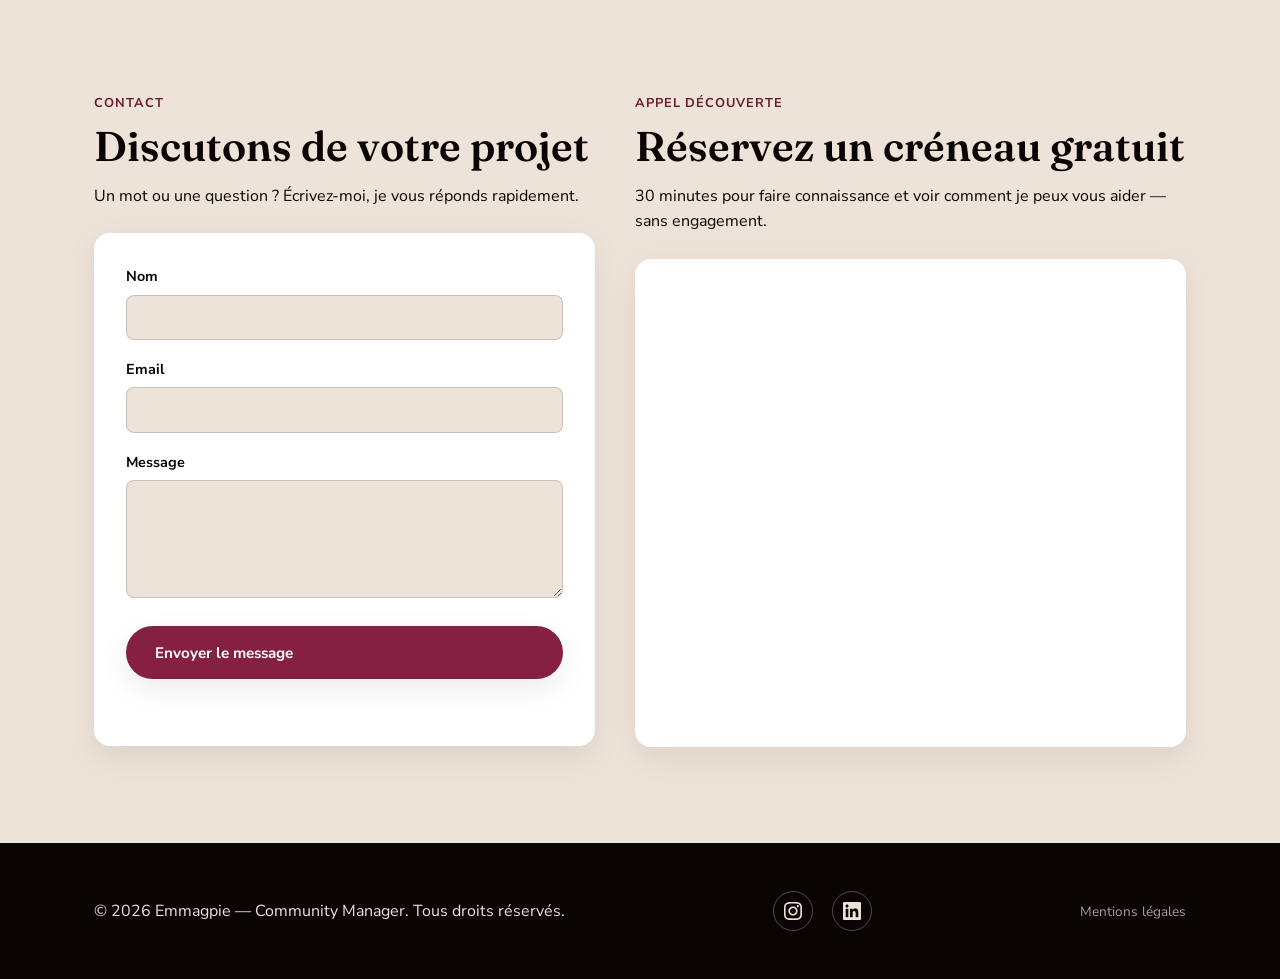
==== commit 859fea89: "Corrige la durée annoncée (30 minutes) pour correspondre au vrai créneau Calendly" ====
--- a/index.html
+++ b/index.html
@@ -323,13 +323,12 @@
         <p class="eyebrow">Appel découverte</p>
         <h2>Réservez un créneau gratuit</h2>
         <p class="section-intro" style="margin-bottom:1.5rem;">
-          15 à 20 minutes pour faire connaissance et voir comment je
-          peux vous aider — sans engagement.
-        </p>
-        <!-- TODO: remplacer VOTRE-LIEN par le vrai lien Calendly -->
+          30 minutes pour faire connaissance et voir comment je peux
+          vous aider — sans engagement.
+        </p>
         <div class="calendly-wrapper">
           <iframe
-            src="https://calendly.com/VOTRE-LIEN/appel-decouverte"
+            src="https://calendly.com/emmagpie-cm/30min"
             title="Prendre rendez-vous pour un appel découverte"
             loading="lazy"
           ></iframe>
@@ -344,9 +343,8 @@
   <div class="container">
     <p>&copy; <span id="year"></span> Emmagpie — Community Manager. Tous droits réservés.</p>
 
-    <!-- TODO: URL réelle Instagram -->
     <div class="footer-social">
-      <a href="#" aria-label="Instagram">
+      <a href="https://www.instagram.com/emmagpie.cm/" aria-label="Instagram" target="_blank" rel="noopener">
         <svg viewBox="0 0 24 24" width="18" height="18" fill="currentColor" aria-hidden="true"><path d="M12 0C8.74 0 8.333.014 7.053.072 5.775.132 4.905.333 4.14.63c-.789.306-1.459.717-2.126 1.384S.935 3.35.63 4.14C.333 4.905.131 5.775.072 7.053.014 8.333 0 8.74 0 12s.014 3.667.072 4.947c.06 1.277.261 2.148.558 2.913.306.788.717 1.459 1.384 2.126.667.666 1.336 1.079 2.126 1.384.766.296 1.636.499 2.913.558C8.333 23.986 8.74 24 12 24s3.667-.014 4.947-.072c1.277-.06 2.148-.262 2.913-.558.788-.306 1.459-.718 2.126-1.384.666-.667 1.079-1.335 1.384-2.126.296-.765.499-1.636.558-2.913.06-1.28.072-1.687.072-4.947s-.014-3.667-.072-4.947c-.06-1.277-.262-2.149-.558-2.913-.306-.789-.718-1.459-1.384-2.126C21.319 1.347 20.651.935 19.86.63c-.765-.297-1.636-.499-2.913-.558C15.667.014 15.26 0 12 0zm0 2.16c3.203 0 3.585.016 4.85.071 1.17.055 1.805.249 2.227.415.562.217.96.477 1.382.896.419.42.679.819.896 1.381.164.422.36 1.057.413 2.227.057 1.266.07 1.646.07 4.85s-.015 3.585-.074 4.85c-.061 1.17-.256 1.805-.421 2.227-.224.562-.479.96-.899 1.382-.419.419-.824.679-1.38.896-.42.164-1.065.36-2.235.413-1.274.057-1.649.07-4.859.07-3.211 0-3.586-.015-4.859-.074-1.171-.061-1.816-.256-2.236-.421-.569-.224-.96-.479-1.379-.899-.421-.419-.69-.824-.9-1.38-.165-.42-.359-1.065-.42-2.235-.045-1.26-.061-1.649-.061-4.844 0-3.196.016-3.586.061-4.861.061-1.17.255-1.814.42-2.234.21-.57.479-.96.9-1.381.419-.419.81-.689 1.379-.898.42-.166 1.051-.361 2.221-.421 1.275-.045 1.65-.06 4.859-.06l.045.03zm0 3.678c-3.405 0-6.162 2.76-6.162 6.162 0 3.405 2.76 6.162 6.162 6.162 3.405 0 6.162-2.76 6.162-6.162 0-3.405-2.76-6.162-6.162-6.162zM12 16c-2.21 0-4-1.79-4-4s1.79-4 4-4 4 1.79 4 4-1.79 4-4 4zm7.846-10.405c0 .795-.646 1.44-1.44 1.44-.795 0-1.44-.646-1.44-1.44 0-.794.646-1.439 1.44-1.439.793-.001 1.44.645 1.44 1.439z"/></svg>
       </a>
       <a href="https://www.linkedin.com/in/emmagpie/" aria-label="LinkedIn" target="_blank" rel="noopener">
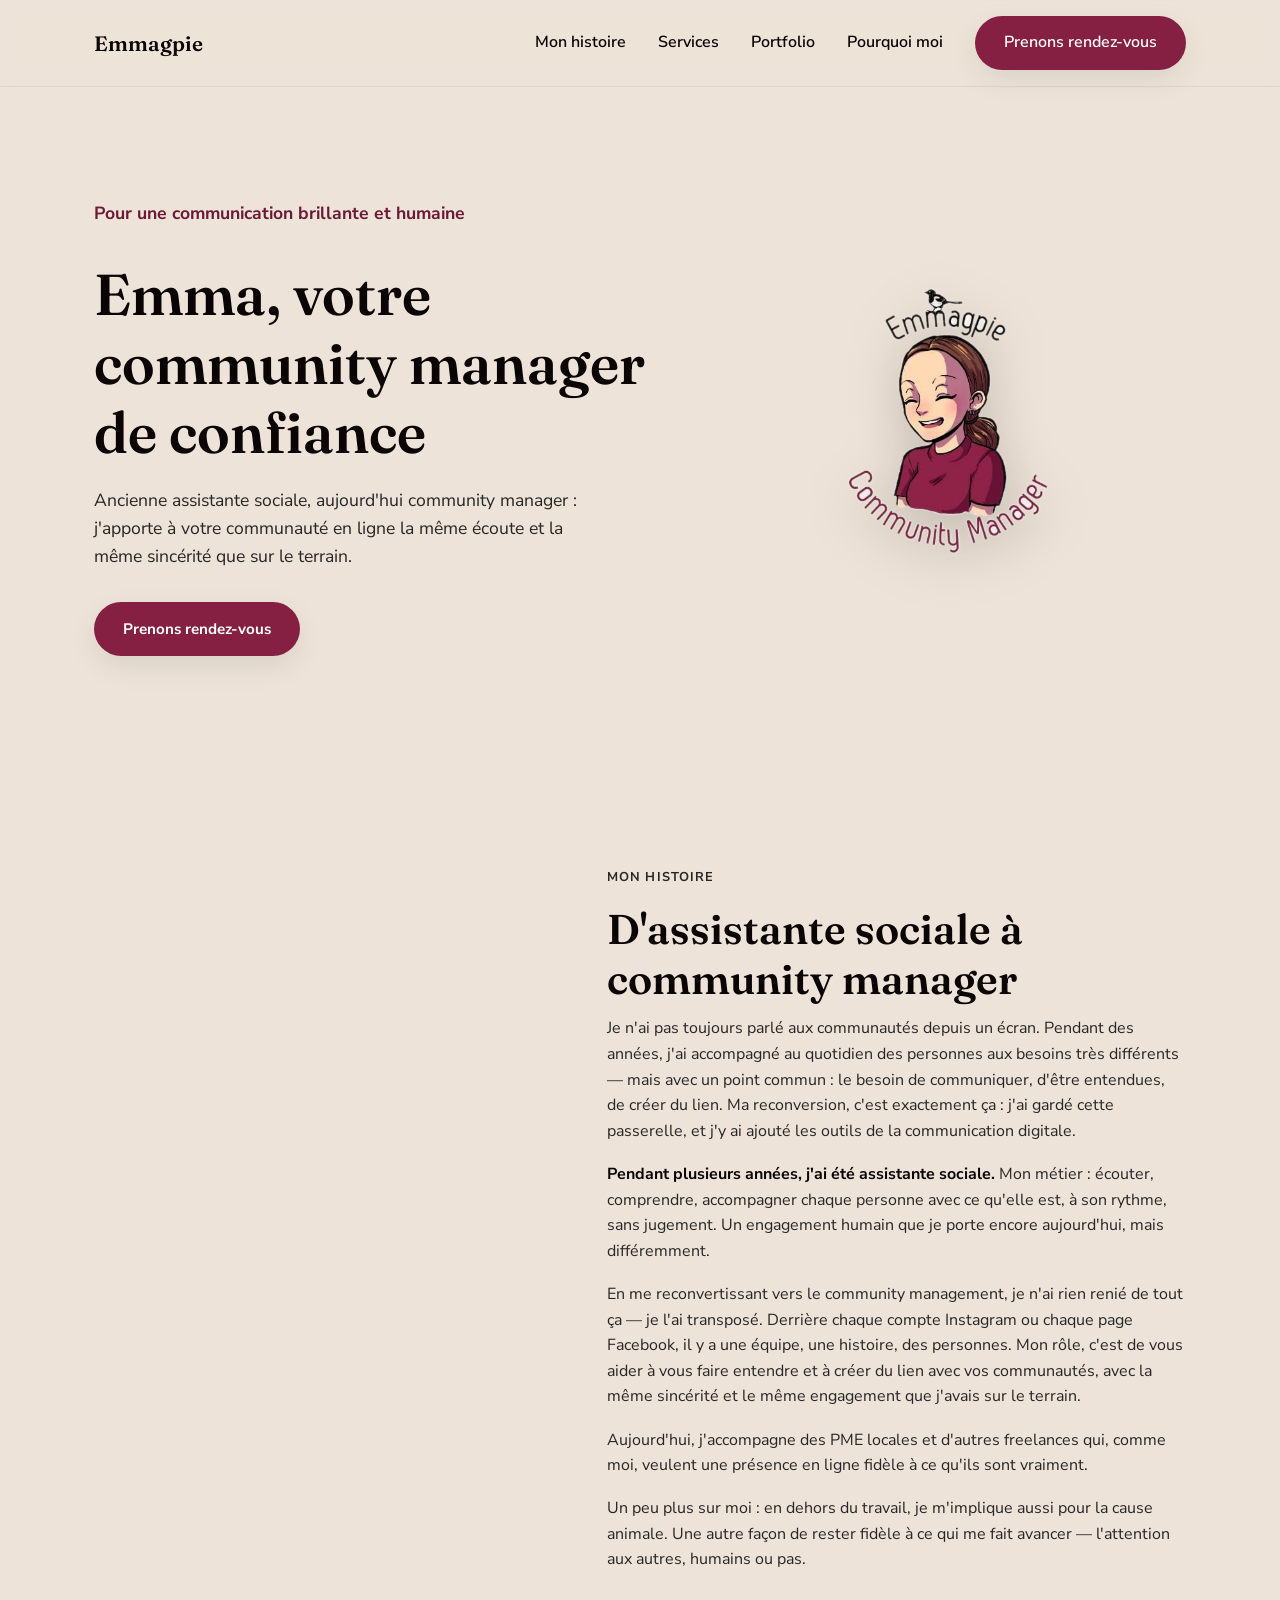
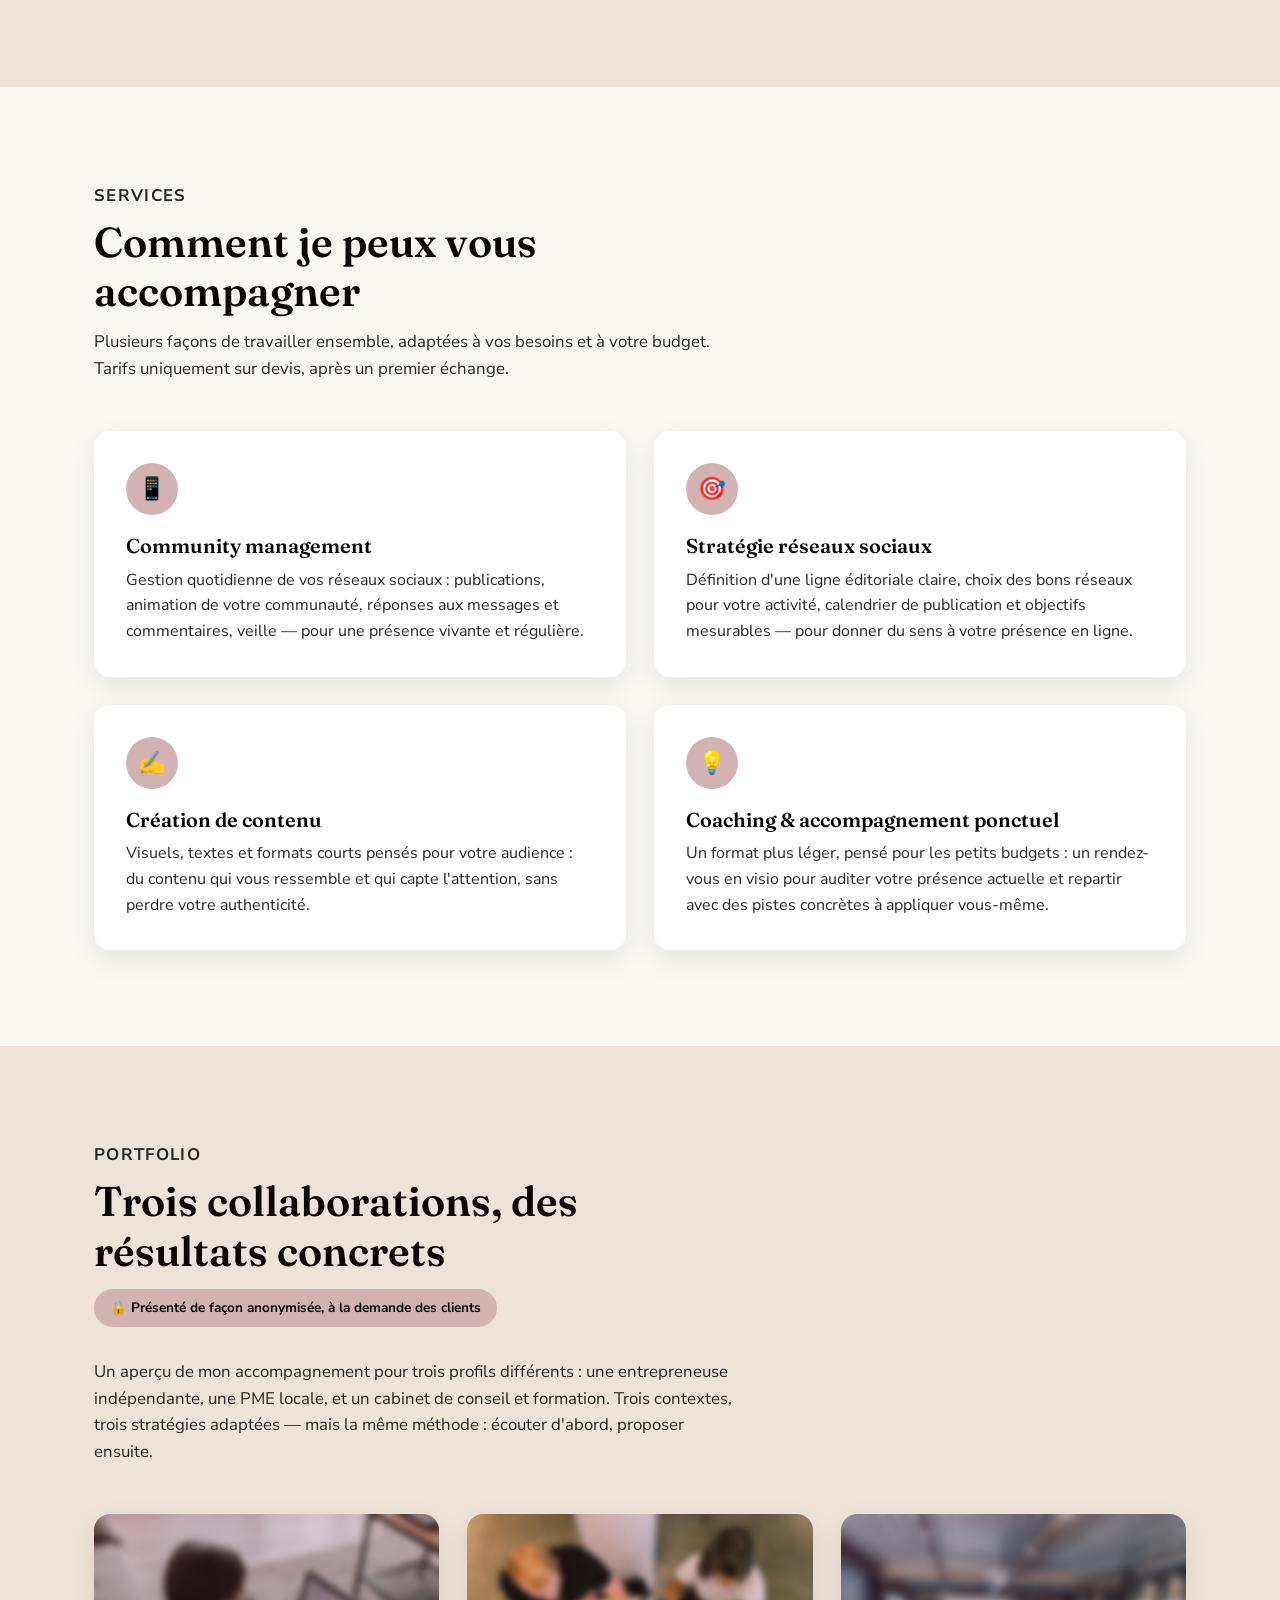
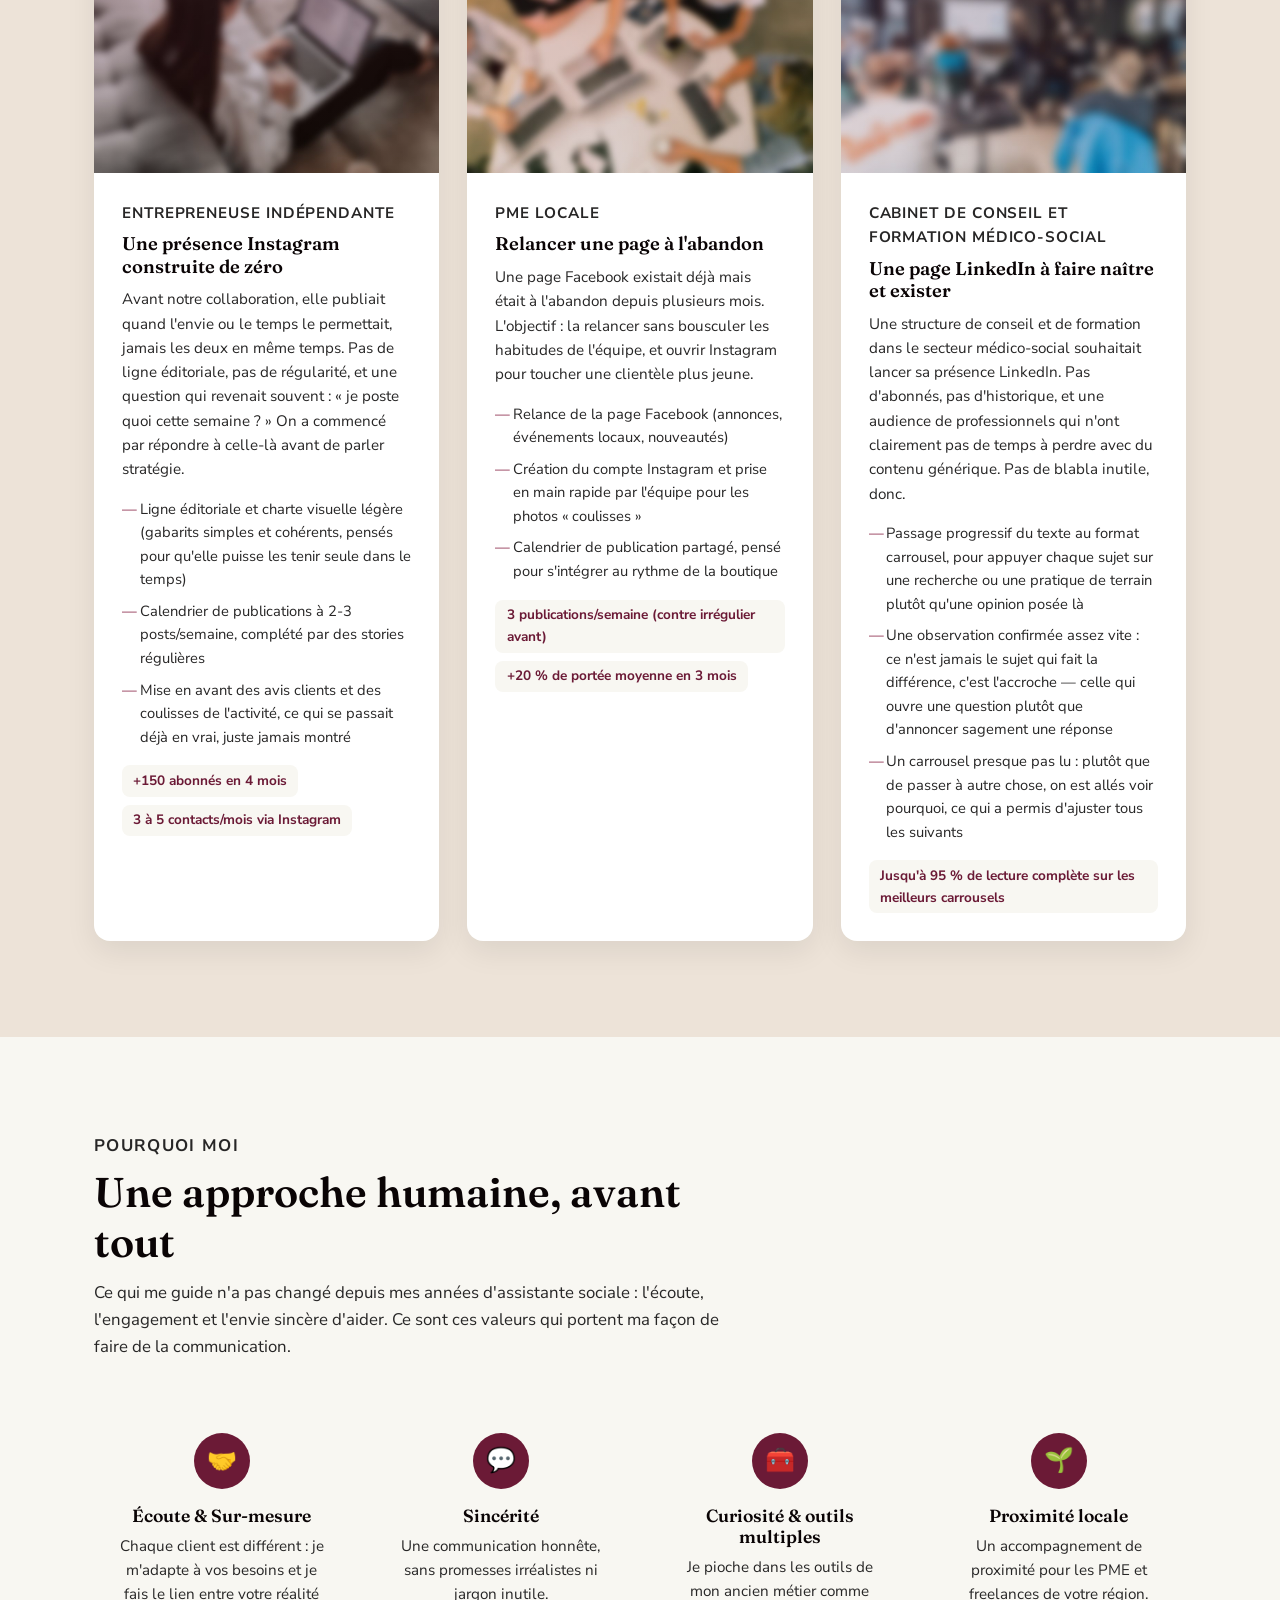
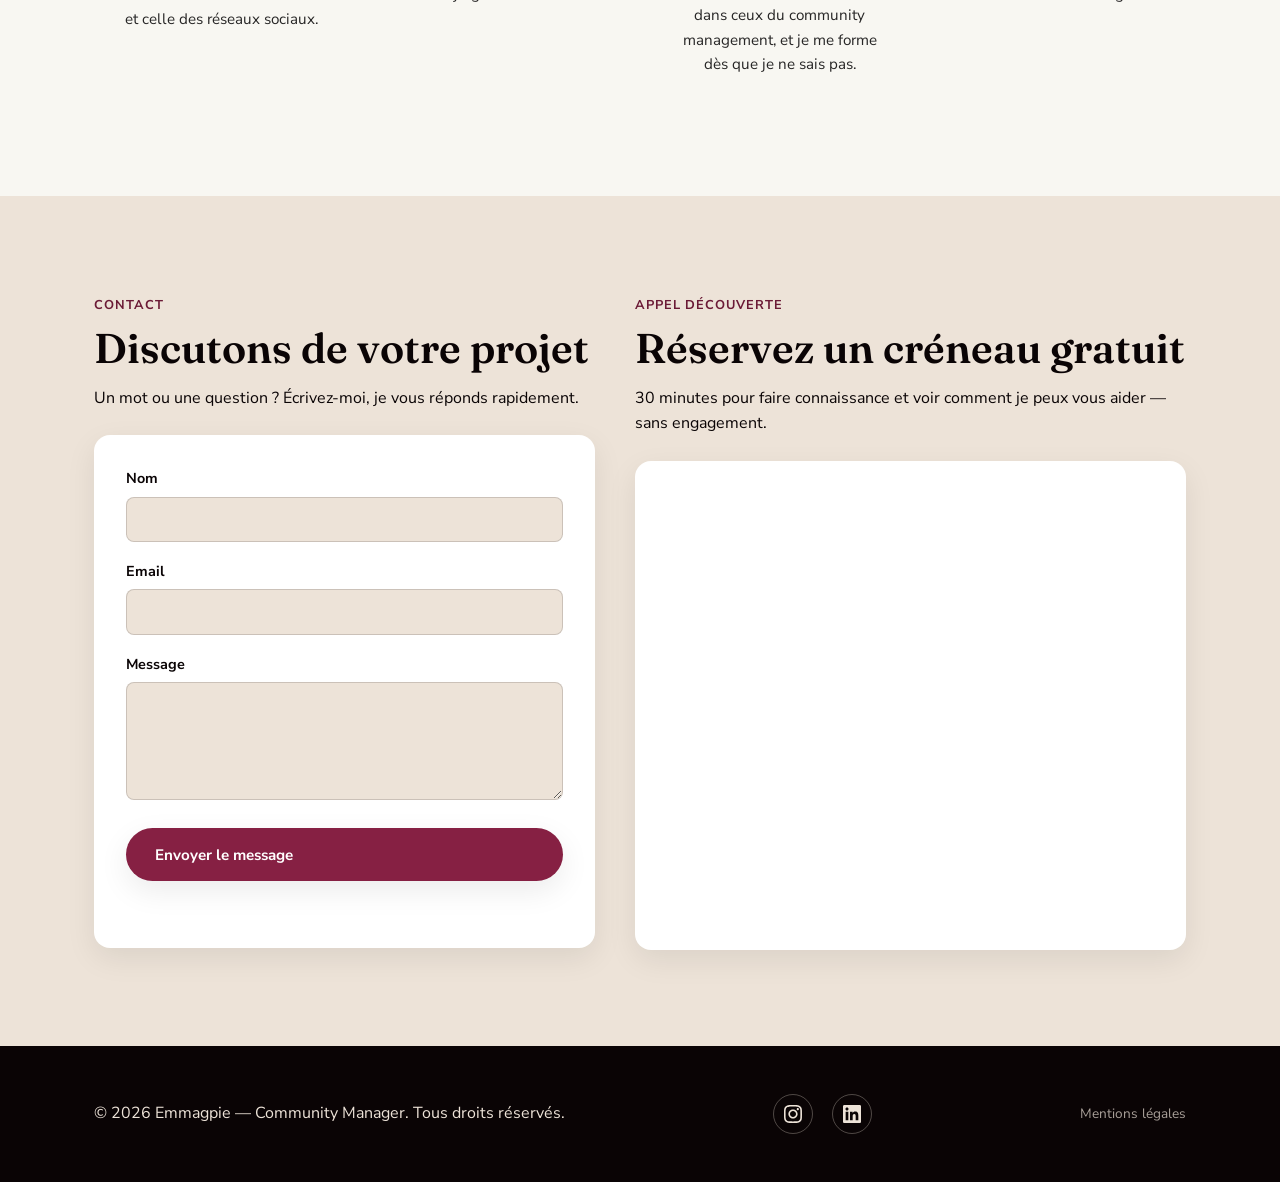
==== commit 091b5f2b: "Ajoute un 3e cas portfolio (cabinet de conseil/formation médico-social) Nouveau cas anonymisé : lanc" ====
--- a/index.html
+++ b/index.html
@@ -183,14 +183,14 @@
     <div class="container">
       <div class="section-intro reveal">
         <p class="eyebrow">Portfolio</p>
-        <h2>Deux collaborations, des résultats concrets</h2>
+        <h2>Trois collaborations, des résultats concrets</h2>
         <span class="portfolio-note">🔒 Présenté de façon anonymisée, à la demande des clients</span>
         <p>
-          <!-- TODO (brouillon à valider) : cas fictifs/anonymisés en attendant les vrais visuels et chiffres -->
-          Un aperçu de mon accompagnement pour deux profils différents :
-          une entrepreneuse indépendante et une PME locale. Deux
-          contextes, deux stratégies adaptées — mais la même méthode :
-          écouter d'abord, proposer ensuite.
+          Un aperçu de mon accompagnement pour trois profils différents :
+          une entrepreneuse indépendante, une PME locale, et un cabinet
+          de conseil et formation. Trois contextes, trois stratégies
+          adaptées — mais la même méthode : écouter d'abord, proposer
+          ensuite.
         </p>
       </div>
 
@@ -201,14 +201,17 @@
             <p class="client-type">Entrepreneuse indépendante</p>
             <h3>Une présence Instagram construite de zéro</h3>
             <p>
-              Avant notre collaboration, elle publiait de façon occasionnelle,
-              sans ligne éditoriale ni régularité. On a construit ensemble une
-              présence simple et sincère, à son image.
+              Avant notre collaboration, elle publiait quand l'envie ou
+              le temps le permettait, jamais les deux en même temps. Pas
+              de ligne éditoriale, pas de régularité, et une question
+              qui revenait souvent : « je poste quoi cette semaine ? »
+              On a commencé par répondre à celle-là avant de parler
+              stratégie.
             </p>
             <ul class="client-actions">
-              <li>Ligne éditoriale et charte visuelle légère (gabarits simples et cohérents)</li>
-              <li>Calendrier de publication à 2-3 posts/semaine, complété par des stories régulières</li>
-              <li>Mise en avant des avis clients et des coulisses de l'activité</li>
+              <li>Ligne éditoriale et charte visuelle légère (gabarits simples et cohérents, pensés pour qu'elle puisse les tenir seule dans le temps)</li>
+              <li>Calendrier de publications à 2-3 posts/semaine, complété par des stories régulières</li>
+              <li>Mise en avant des avis clients et des coulisses de l'activité, ce qui se passait déjà en vrai, juste jamais montré</li>
             </ul>
             <div class="portfolio-stats">
               <span>+150 abonnés en 4 mois</span>
@@ -221,7 +224,7 @@
           <div class="portfolio-visual" style="background-image: url('assets/images/portfolio/pme-locale.jpg')" aria-hidden="true"></div>
           <div class="caption">
             <p class="client-type">PME locale</p>
-            <h3>Relancer une présence à l'abandon</h3>
+            <h3>Relancer une page à l'abandon</h3>
             <p>
               Une page Facebook existait déjà mais était à l'abandon depuis
               plusieurs mois. L'objectif : la relancer sans bousculer les
@@ -239,6 +242,29 @@
             </div>
           </div>
         </article>
+
+        <article class="portfolio-item reveal">
+          <div class="portfolio-visual" style="background-image: url('assets/images/portfolio/cabinet-conseil.jpg')" aria-hidden="true"></div>
+          <div class="caption">
+            <p class="client-type">Cabinet de conseil et formation médico-social</p>
+            <h3>Une page LinkedIn à faire naître et exister</h3>
+            <p>
+              Une structure de conseil et de formation dans le secteur
+              médico-social souhaitait lancer sa présence LinkedIn. Pas
+              d'abonnés, pas d'historique, et une audience de
+              professionnels qui n'ont clairement pas de temps à perdre
+              avec du contenu générique. Pas de blabla inutile, donc.
+            </p>
+            <ul class="client-actions">
+              <li>Passage progressif du texte au format carrousel, pour appuyer chaque sujet sur une recherche ou une pratique de terrain plutôt qu'une opinion posée là</li>
+              <li>Une observation confirmée assez vite : ce n'est jamais le sujet qui fait la différence, c'est l'accroche — celle qui ouvre une question plutôt que d'annoncer sagement une réponse</li>
+              <li>Un carrousel presque pas lu : plutôt que de passer à autre chose, on est allés voir pourquoi, ce qui a permis d'ajuster tous les suivants</li>
+            </ul>
+            <div class="portfolio-stats">
+              <span>Jusqu'à 95 % de lecture complète sur les meilleurs carrousels</span>
+            </div>
+          </div>
+        </article>
       </div>
     </div>
   </section>
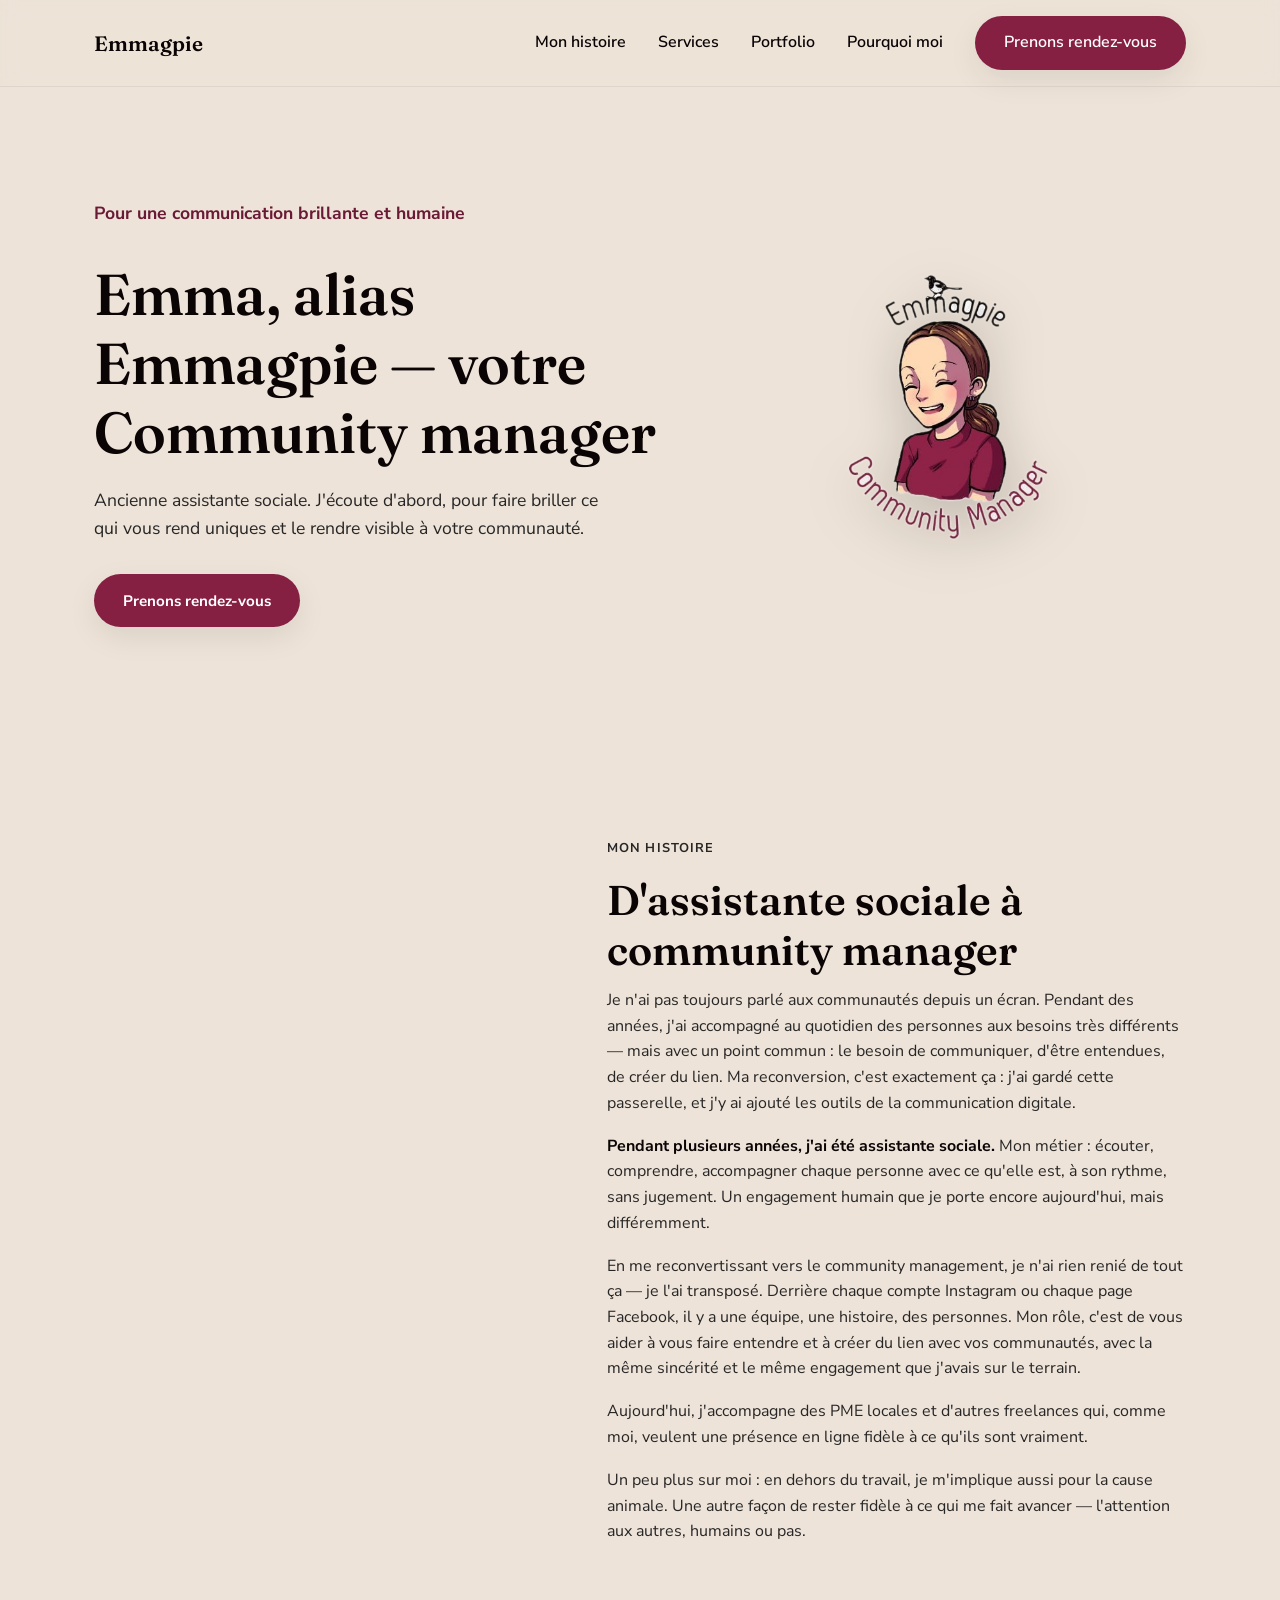
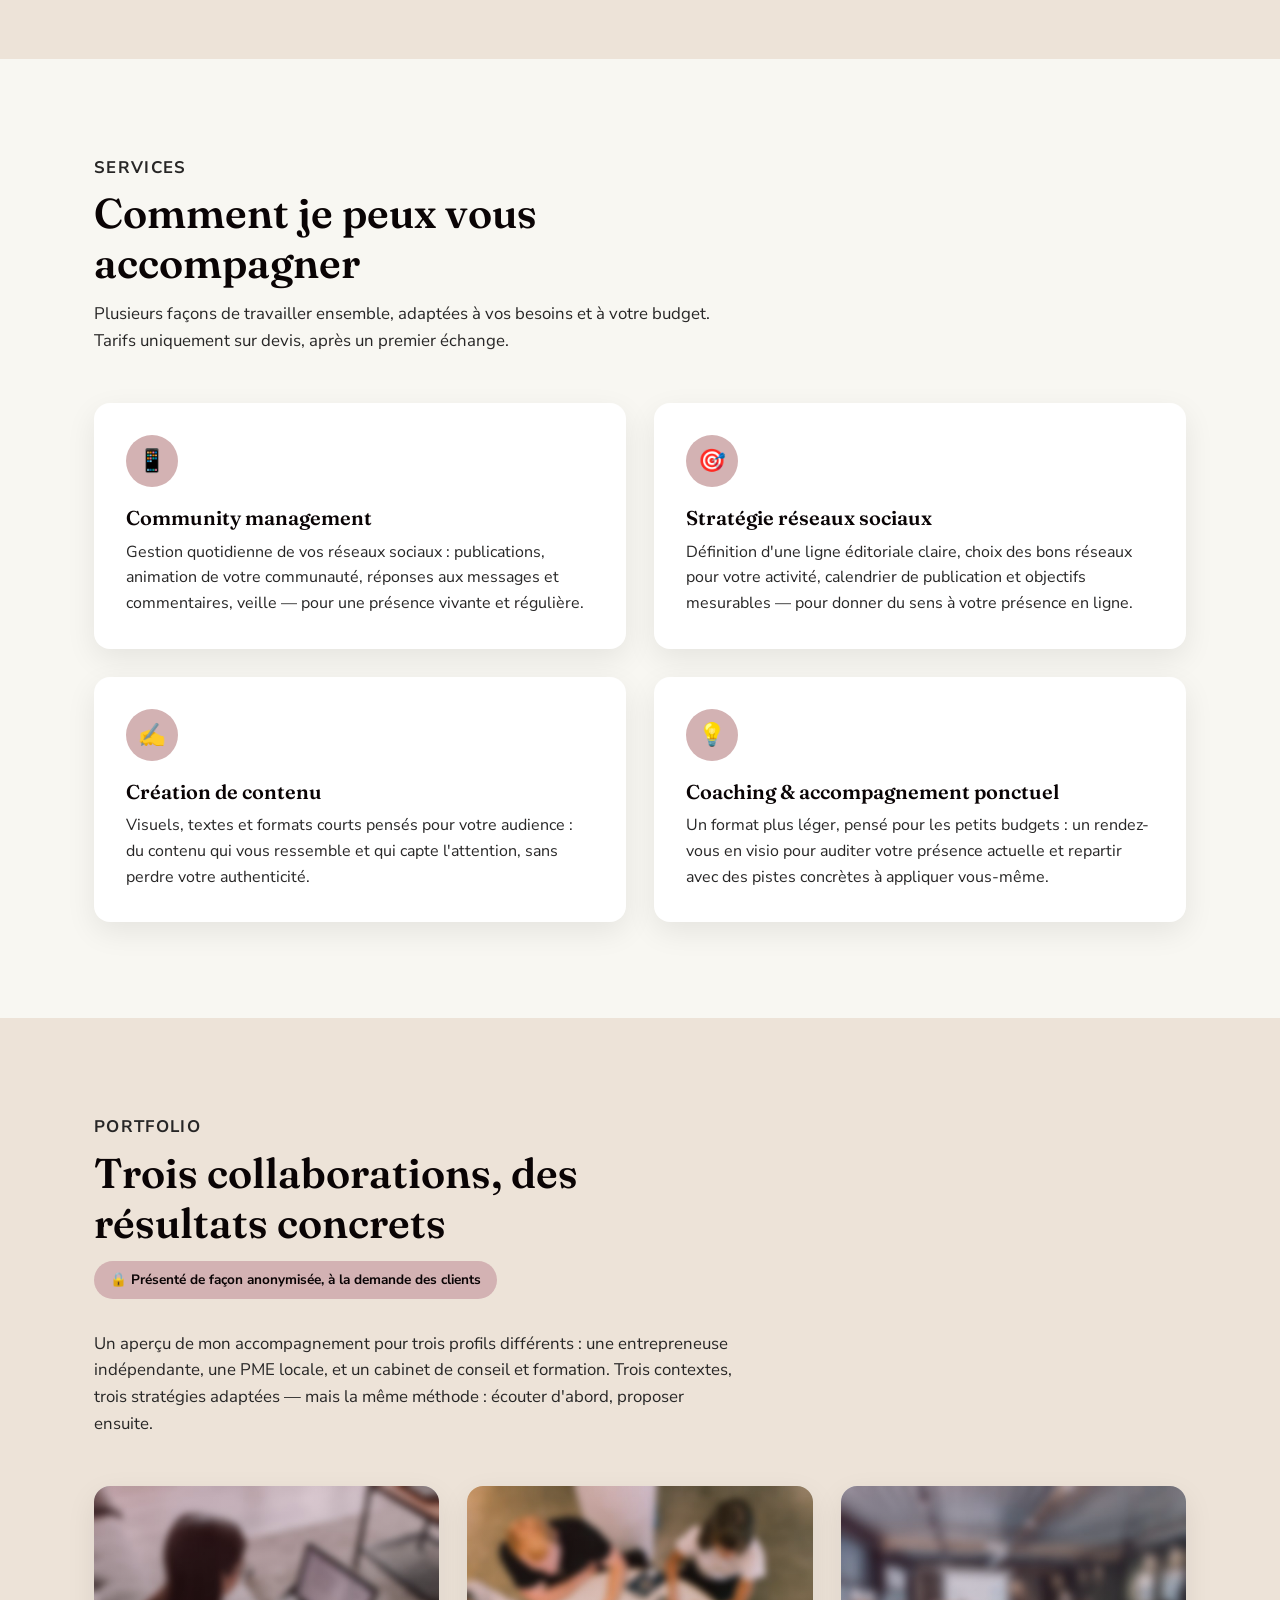
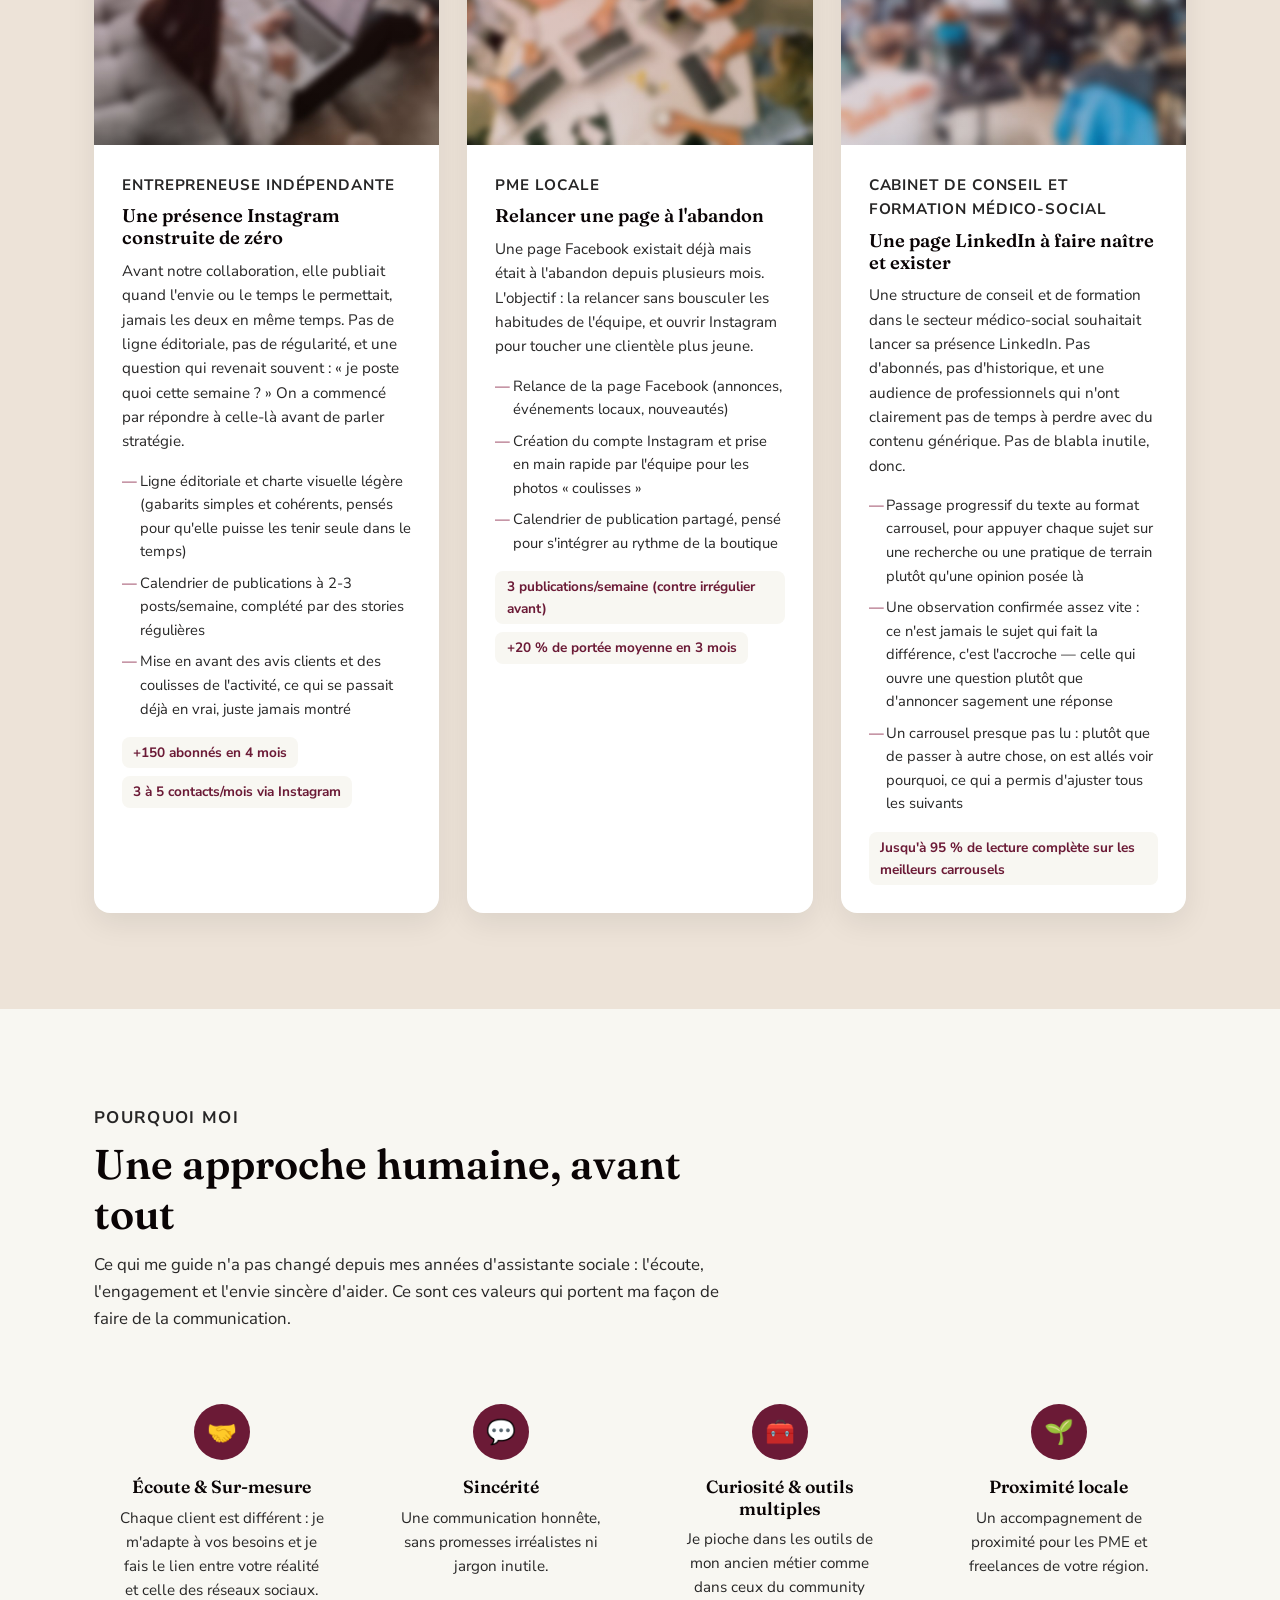
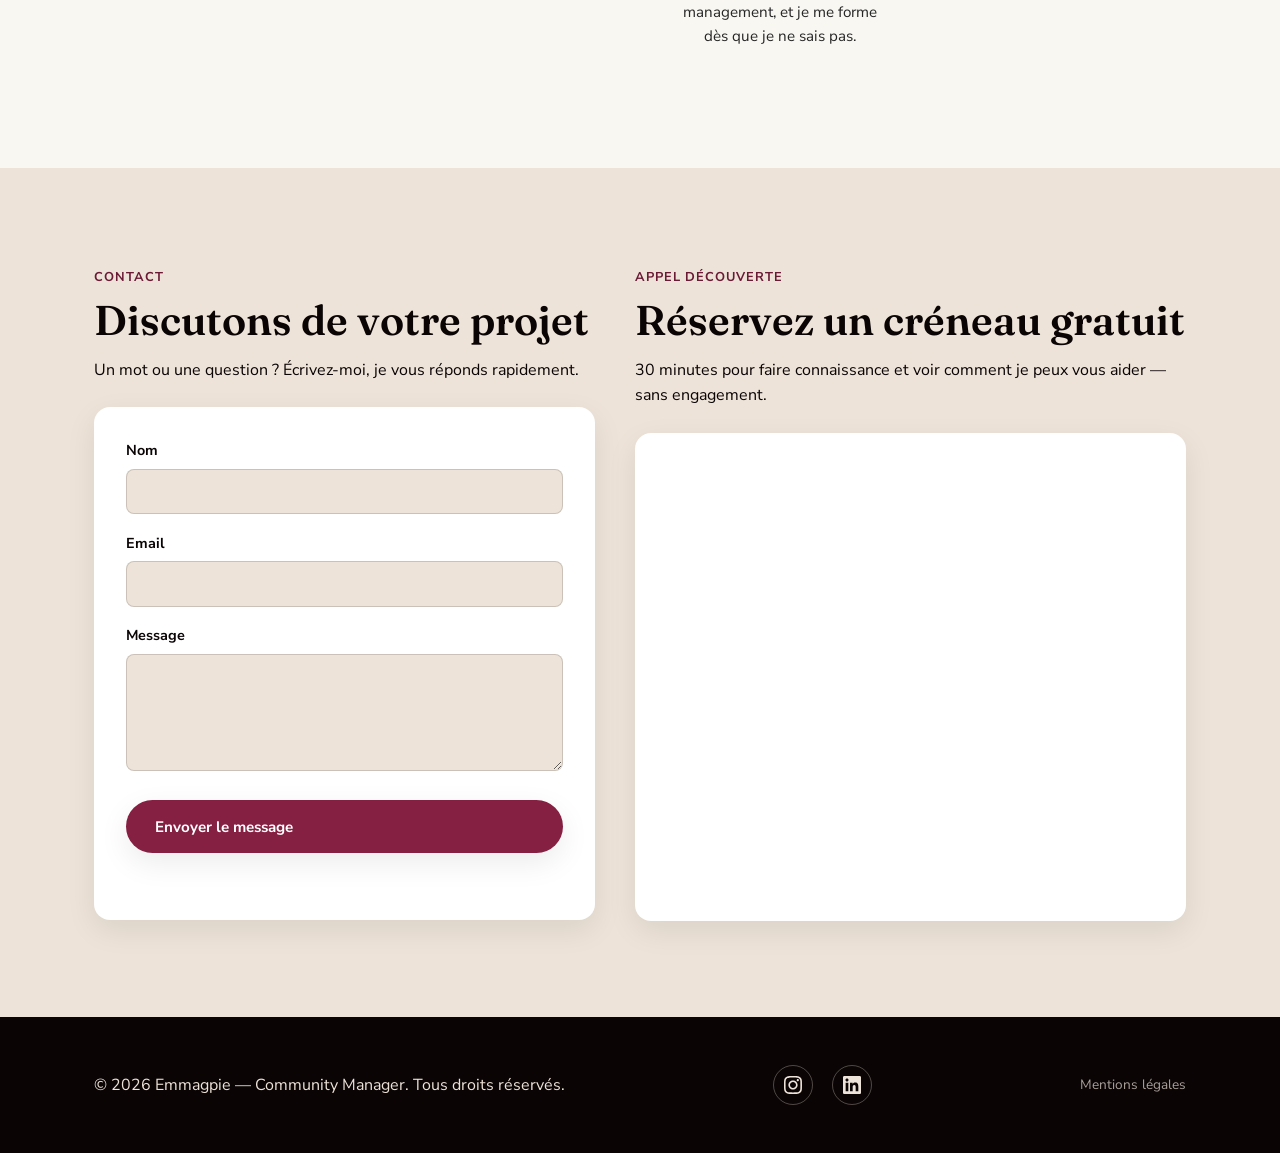
==== commit c34c1975: "Met à jour l'accroche et le H1 du Hero (Emma, alias Emmagpie)" ====
--- a/index.html
+++ b/index.html
@@ -49,11 +49,11 @@
     <div class="container">
       <div class="hero-content reveal">
         <p class="tagline">Pour une communication brillante et humaine</p>
-        <h1>Emma, votre community manager de confiance</h1>
-        <p>
-          Ancienne assistante sociale, aujourd'hui community manager :
-          j'apporte à votre communauté en ligne la même écoute et la
-          même sincérité que sur le terrain.
+        <h1>Emma, alias Emmagpie — votre Community manager</h1>
+        <p>
+          Ancienne assistante sociale. J'écoute d'abord, pour faire
+          briller ce qui vous rend uniques et le rendre visible à votre
+          communauté.
         </p>
         <a href="#contact" class="btn btn-primary">Prenons rendez-vous</a>
       </div>
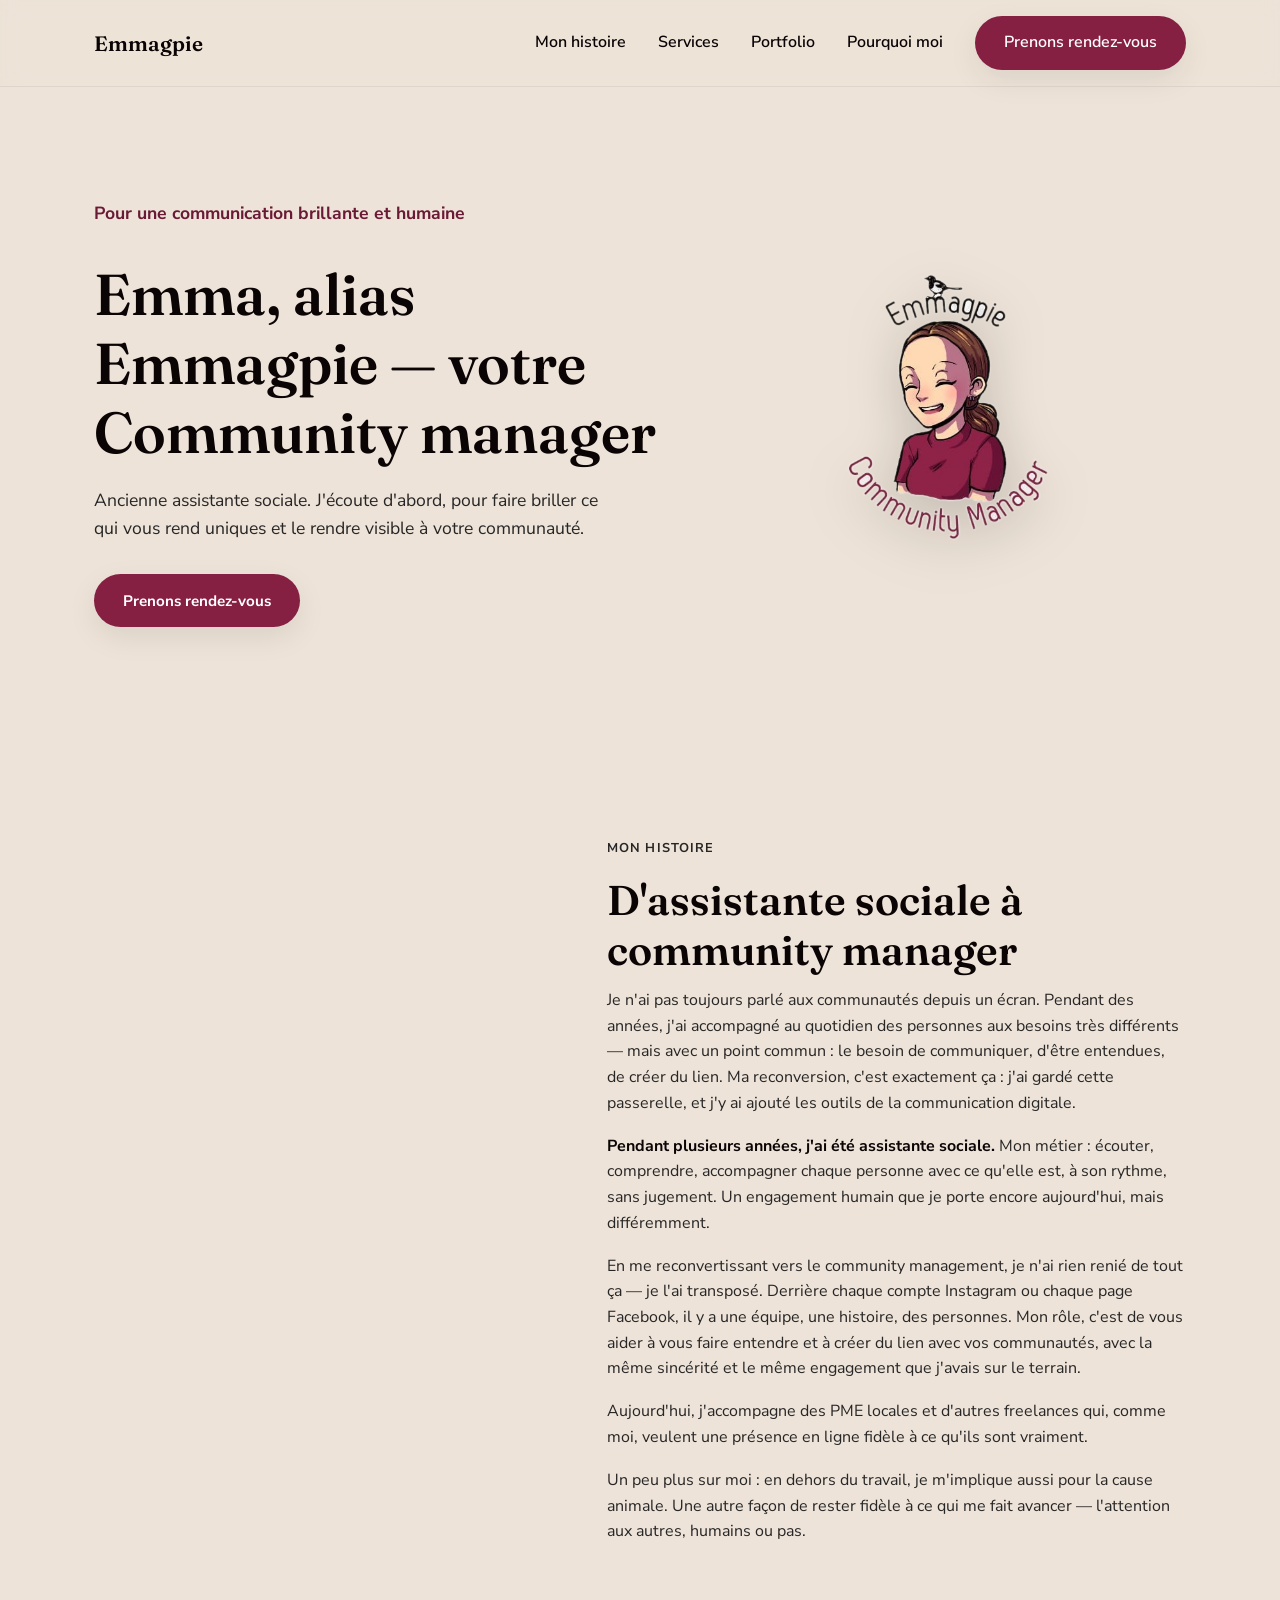
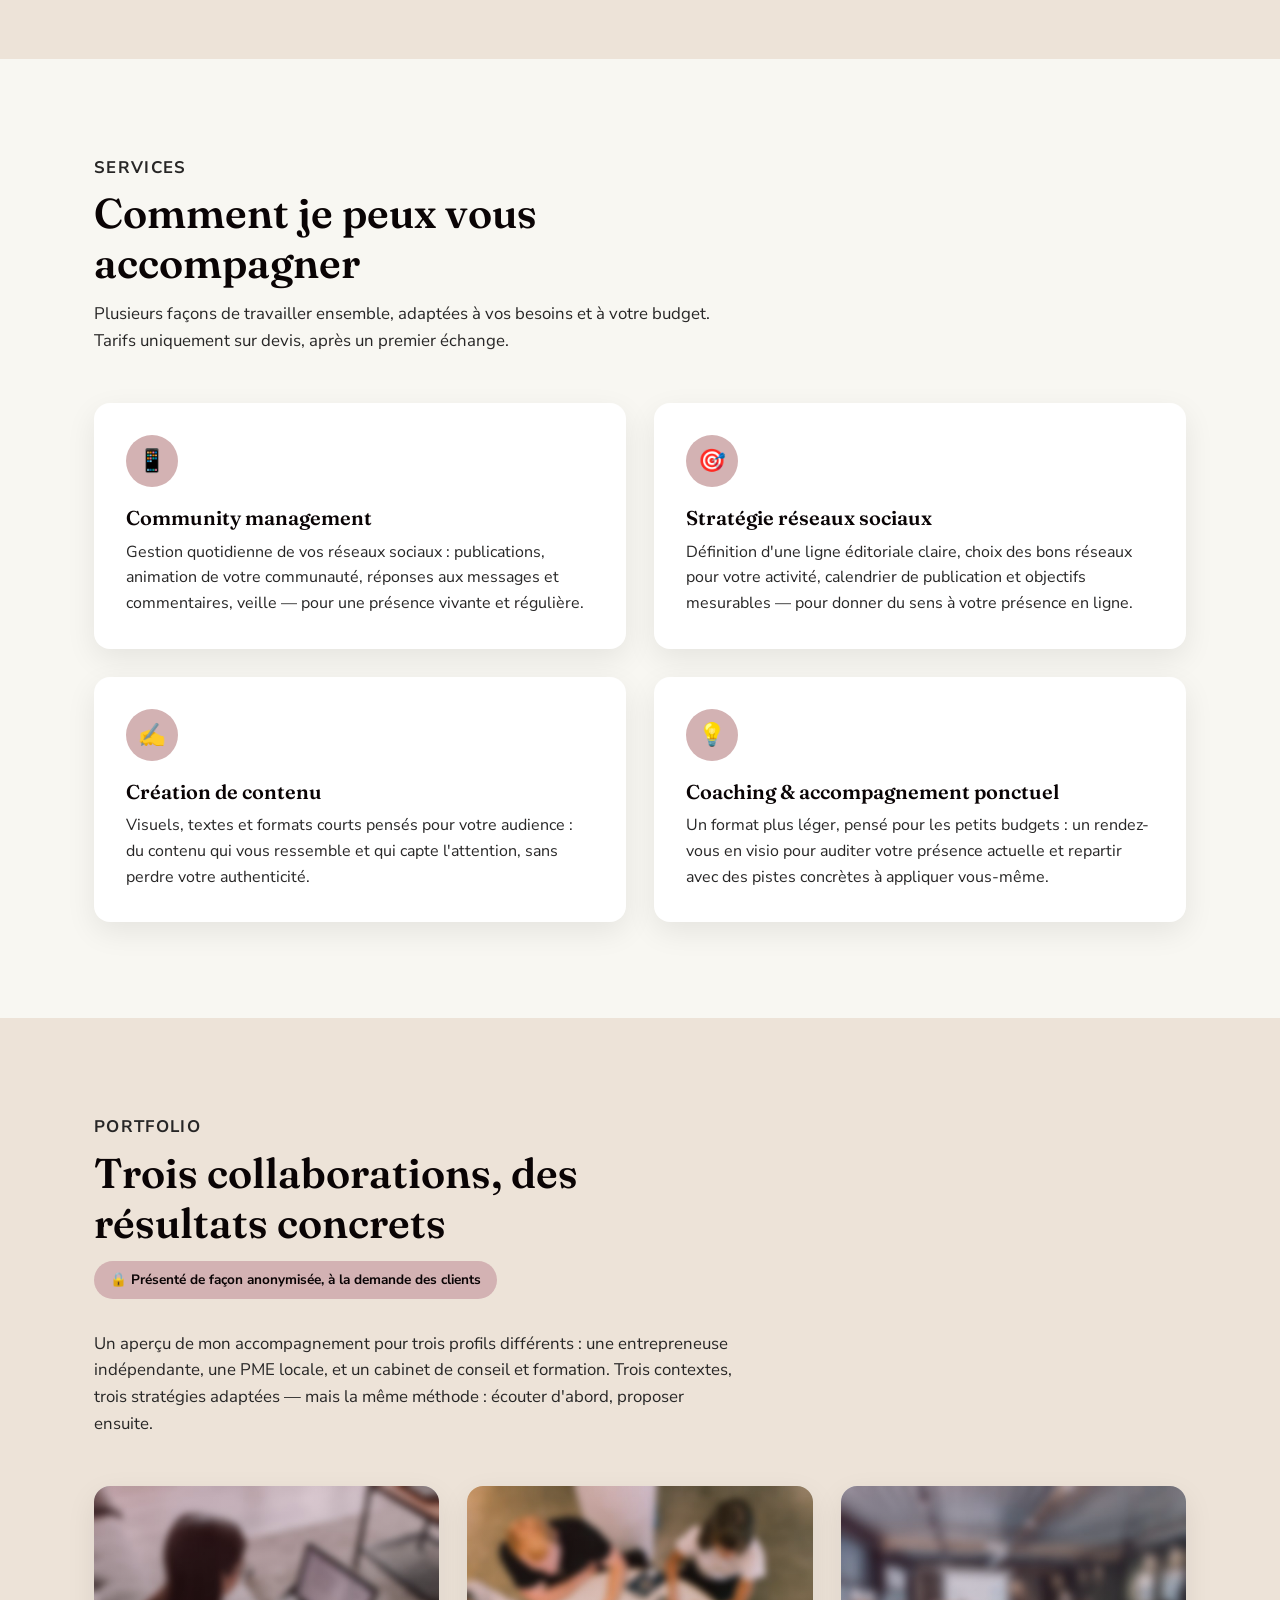
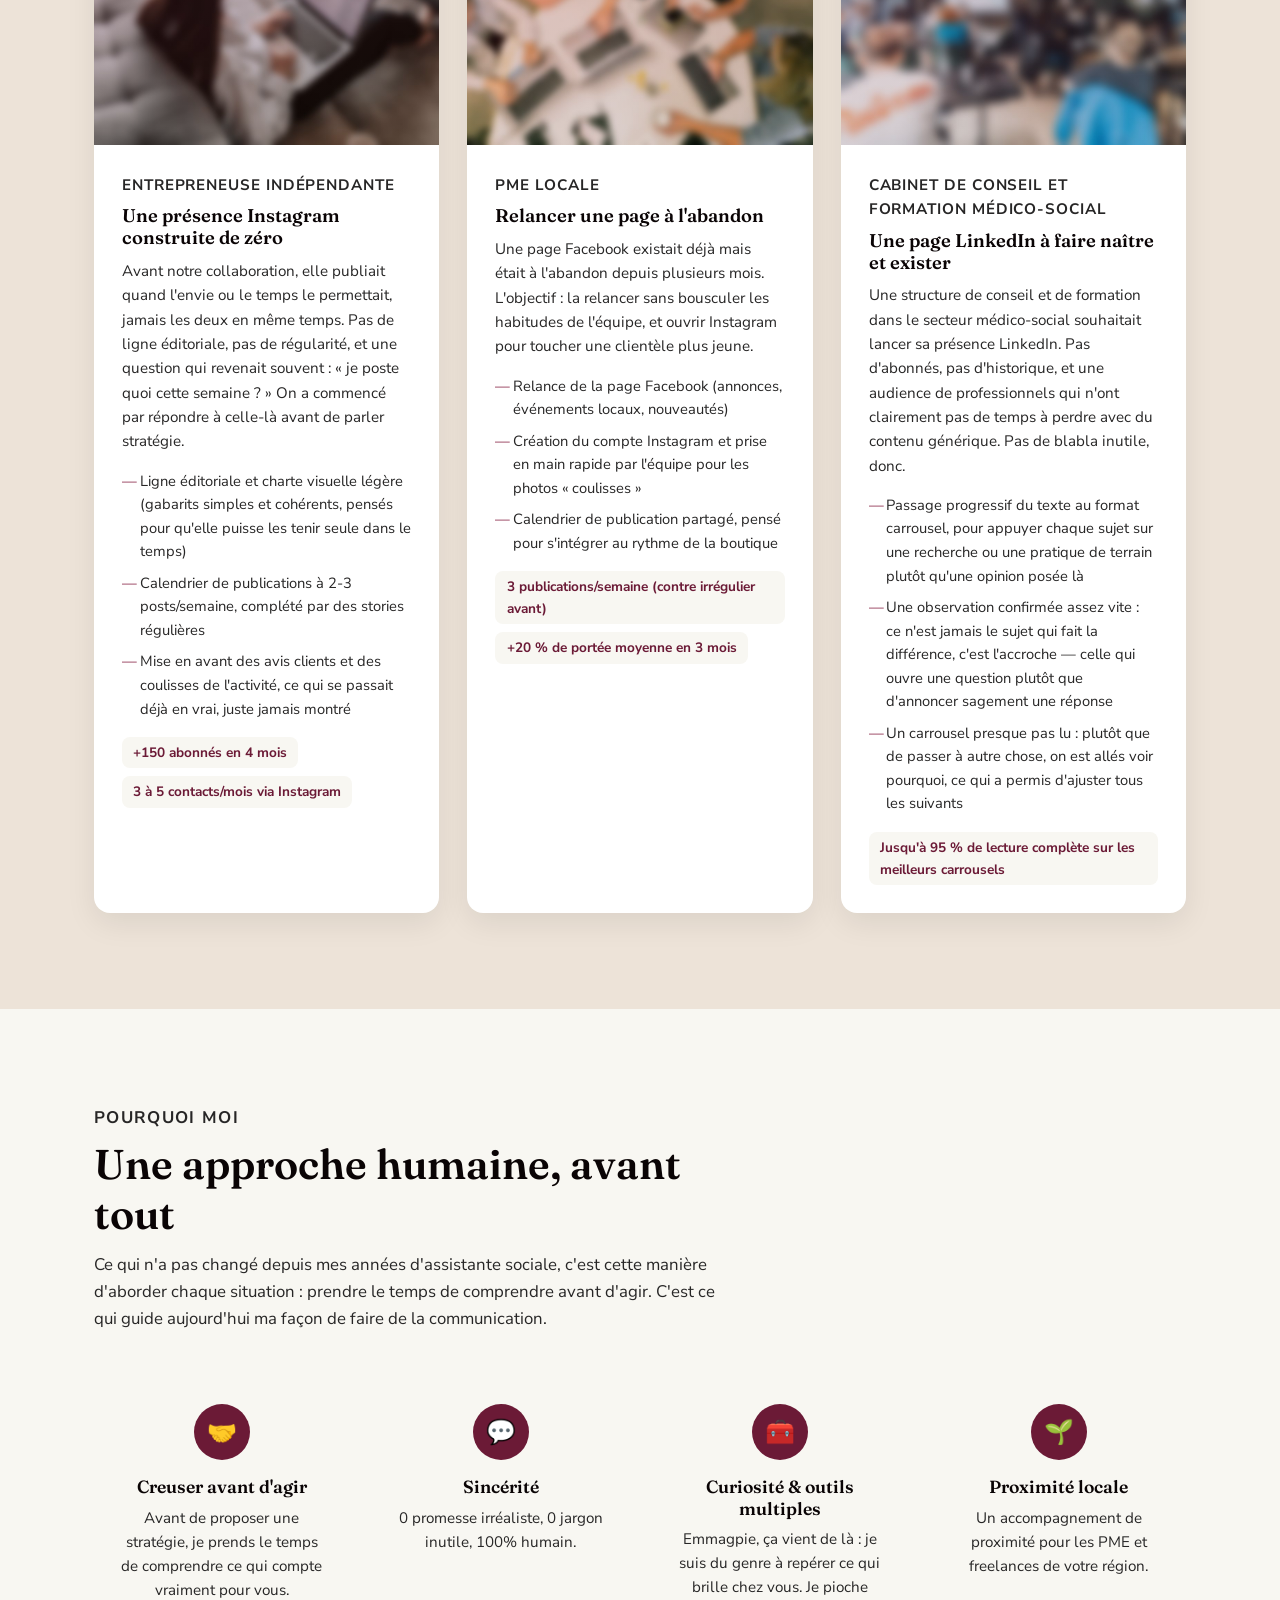
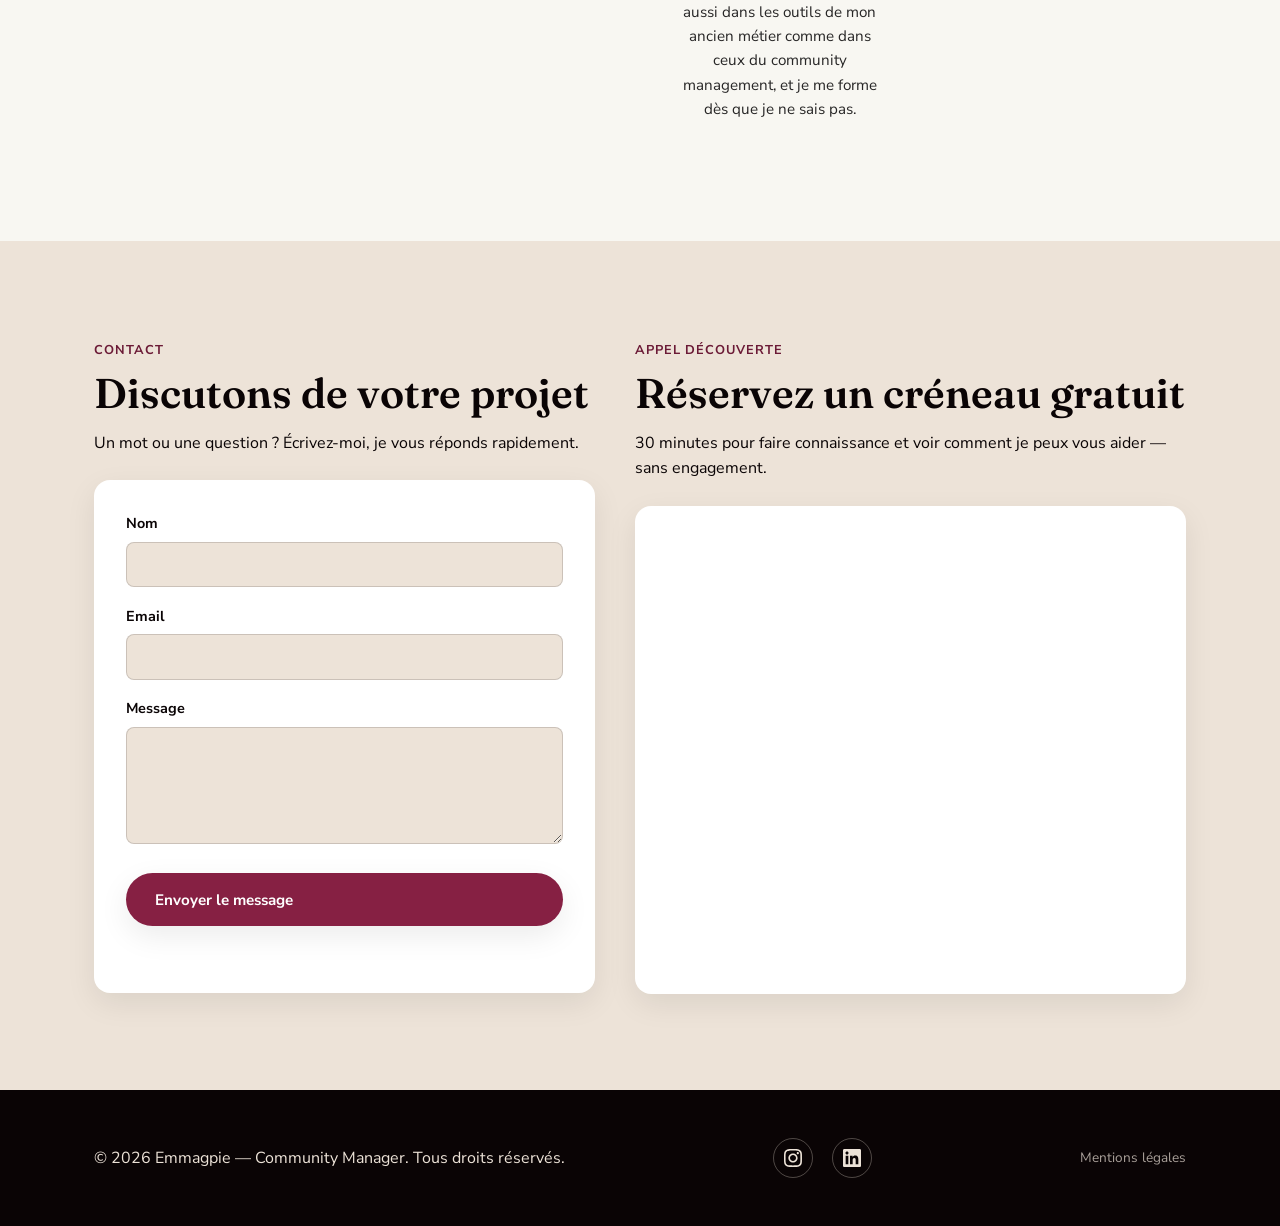
==== commit 5a1b8be3: "Met à jour les textes de "Pourquoi moi" - Accroche : recentrée sur "prendre le temps de comprendre a" ====
--- a/index.html
+++ b/index.html
@@ -276,28 +276,28 @@
         <p class="eyebrow">Pourquoi moi</p>
         <h2>Une approche humaine, avant tout</h2>
         <p>
-          Ce qui me guide n'a pas changé depuis mes années d'assistante
-          sociale : l'écoute, l'engagement et l'envie sincère d'aider.
-          Ce sont ces valeurs qui portent ma façon de faire de la
-          communication.
+          Ce qui n'a pas changé depuis mes années d'assistante sociale,
+          c'est cette manière d'aborder chaque situation : prendre le
+          temps de comprendre avant d'agir. C'est ce qui guide
+          aujourd'hui ma façon de faire de la communication.
         </p>
       </div>
 
       <div class="valeurs-grid">
         <div class="valeur-item reveal">
           <div class="icon" aria-hidden="true">🤝</div>
-          <h3>Écoute &amp; Sur-mesure</h3>
-          <p>Chaque client est différent : je m'adapte à vos besoins et je fais le lien entre votre réalité et celle des réseaux sociaux.</p>
+          <h3>Creuser avant d'agir</h3>
+          <p>Avant de proposer une stratégie, je prends le temps de comprendre ce qui compte vraiment pour vous.</p>
         </div>
         <div class="valeur-item reveal">
           <div class="icon" aria-hidden="true">💬</div>
           <h3>Sincérité</h3>
-          <p>Une communication honnête, sans promesses irréalistes ni jargon inutile.</p>
+          <p>0 promesse irréaliste, 0 jargon inutile, 100% humain.</p>
         </div>
         <div class="valeur-item reveal">
           <div class="icon" aria-hidden="true">🧰</div>
           <h3>Curiosité &amp; outils multiples</h3>
-          <p>Je pioche dans les outils de mon ancien métier comme dans ceux du community management, et je me forme dès que je ne sais pas.</p>
+          <p>Emmagpie, ça vient de là : je suis du genre à repérer ce qui brille chez vous. Je pioche aussi dans les outils de mon ancien métier comme dans ceux du community management, et je me forme dès que je ne sais pas.</p>
         </div>
         <div class="valeur-item reveal">
           <div class="icon" aria-hidden="true">🌱</div>
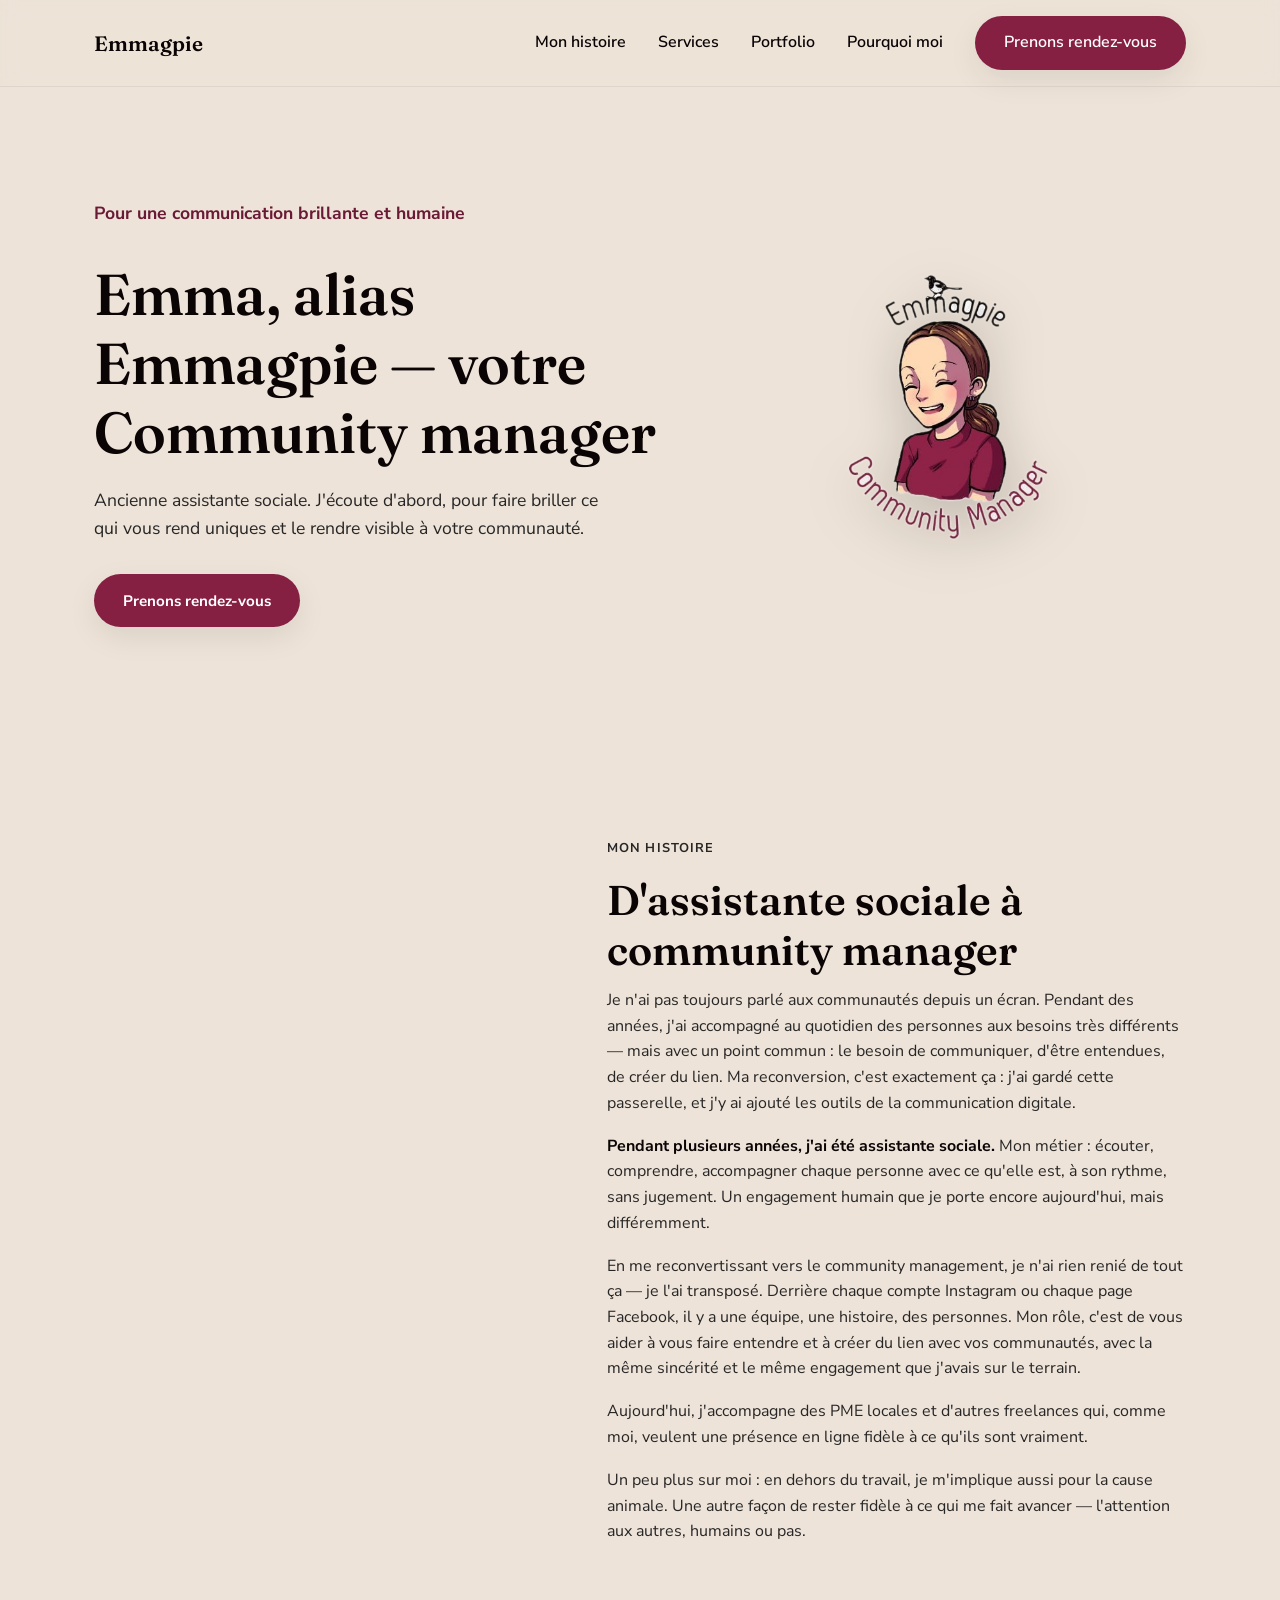
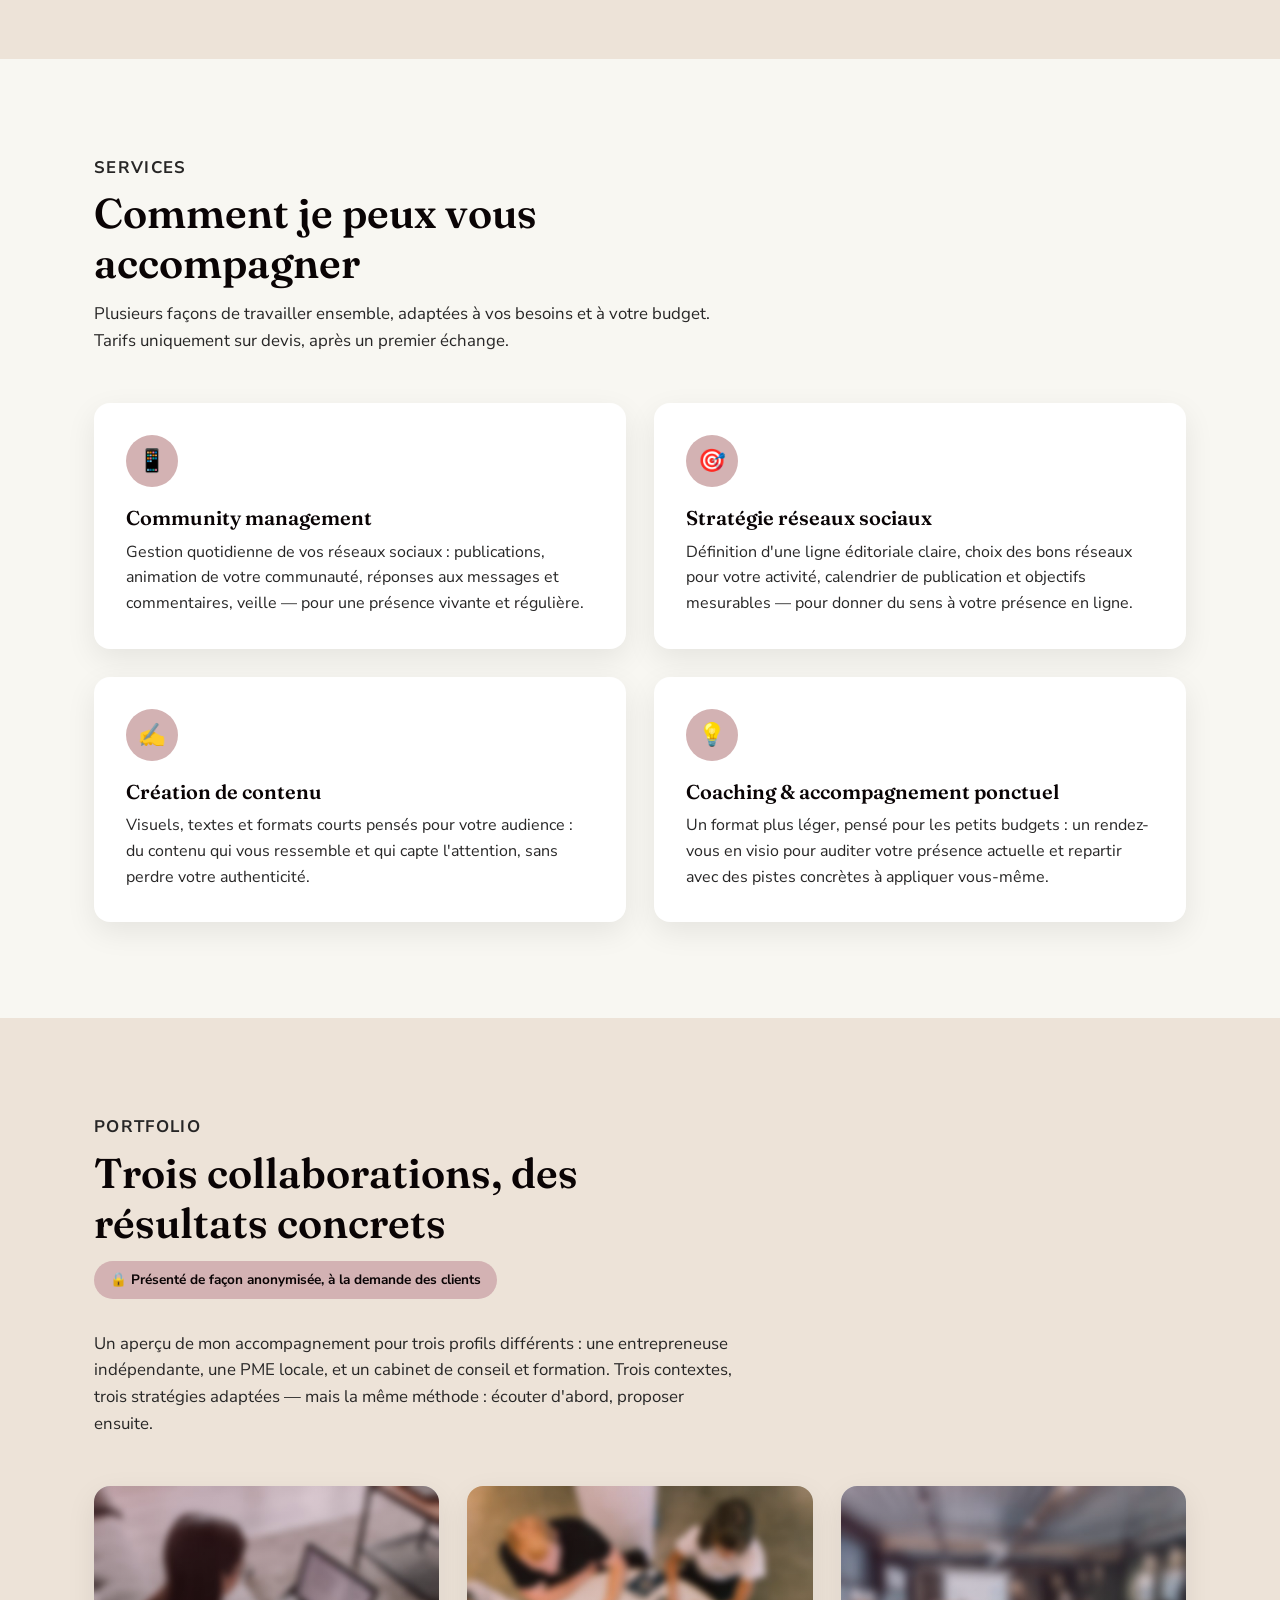
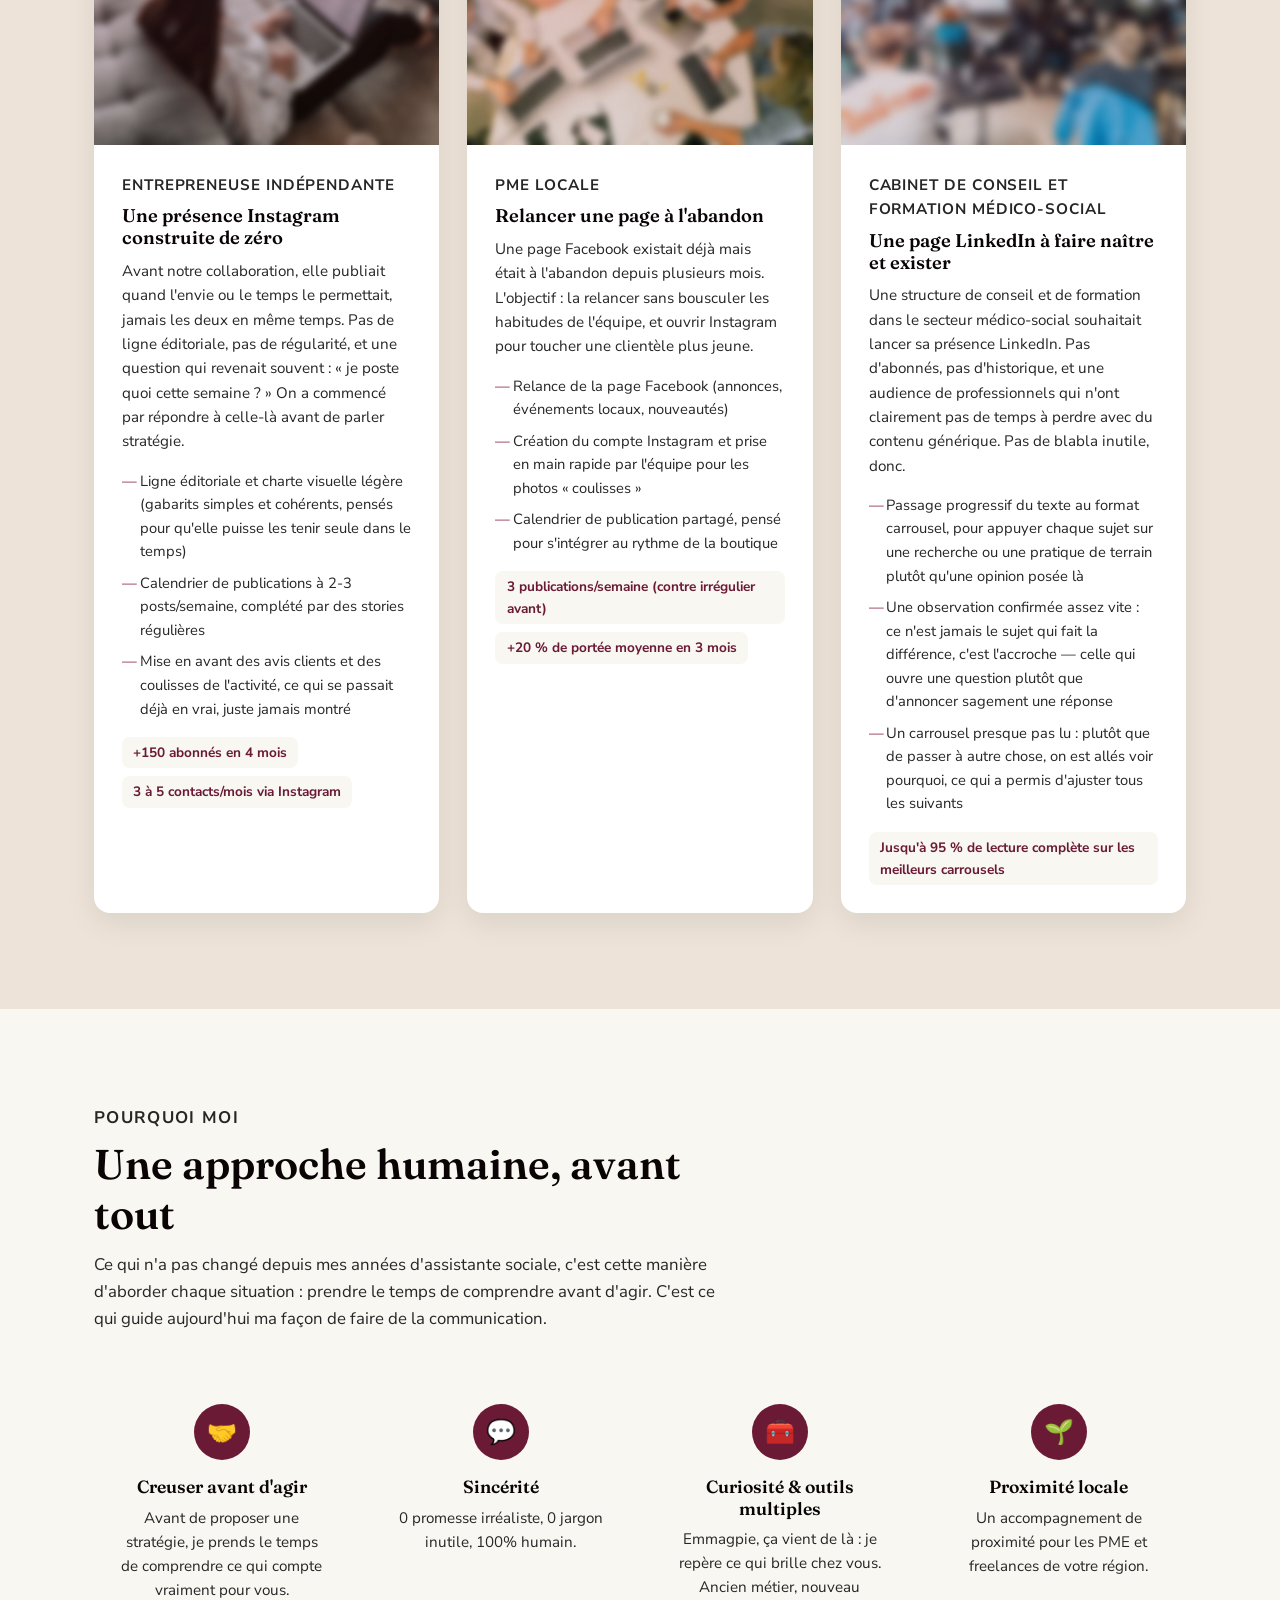
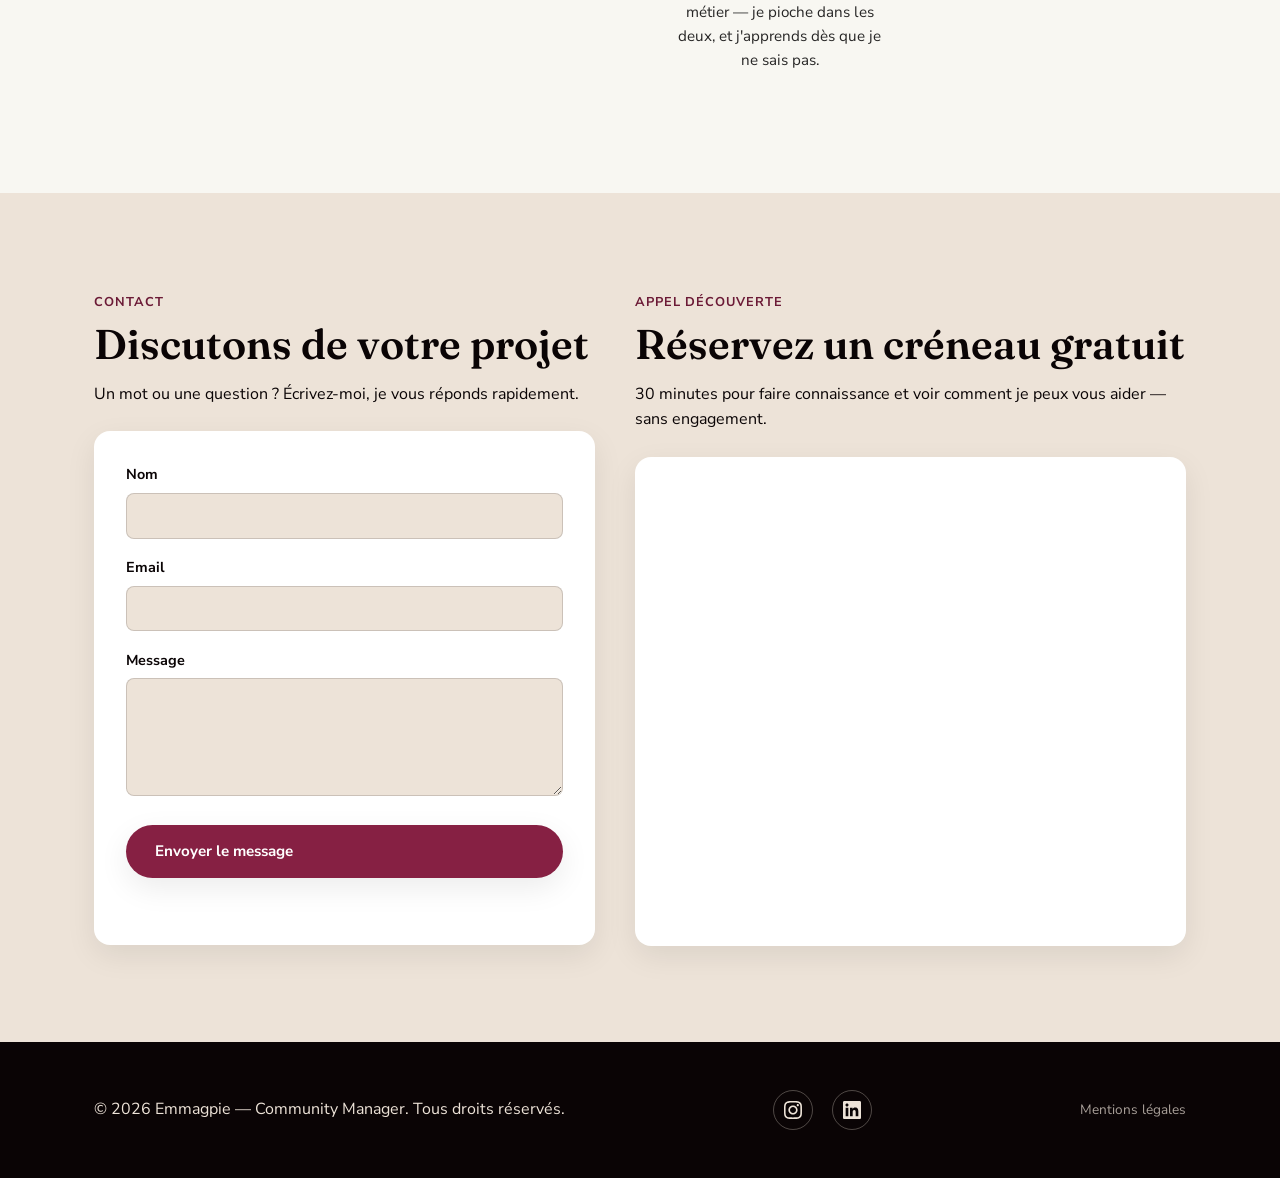
==== commit 4b980e26: "Raccourcit le texte de la carte 'Curiosité & outils multiples'" ====
--- a/index.html
+++ b/index.html
@@ -297,7 +297,7 @@
         <div class="valeur-item reveal">
           <div class="icon" aria-hidden="true">🧰</div>
           <h3>Curiosité &amp; outils multiples</h3>
-          <p>Emmagpie, ça vient de là : je suis du genre à repérer ce qui brille chez vous. Je pioche aussi dans les outils de mon ancien métier comme dans ceux du community management, et je me forme dès que je ne sais pas.</p>
+          <p>Emmagpie, ça vient de là : je repère ce qui brille chez vous. Ancien métier, nouveau métier — je pioche dans les deux, et j'apprends dès que je ne sais pas.</p>
         </div>
         <div class="valeur-item reveal">
           <div class="icon" aria-hidden="true">🌱</div>
